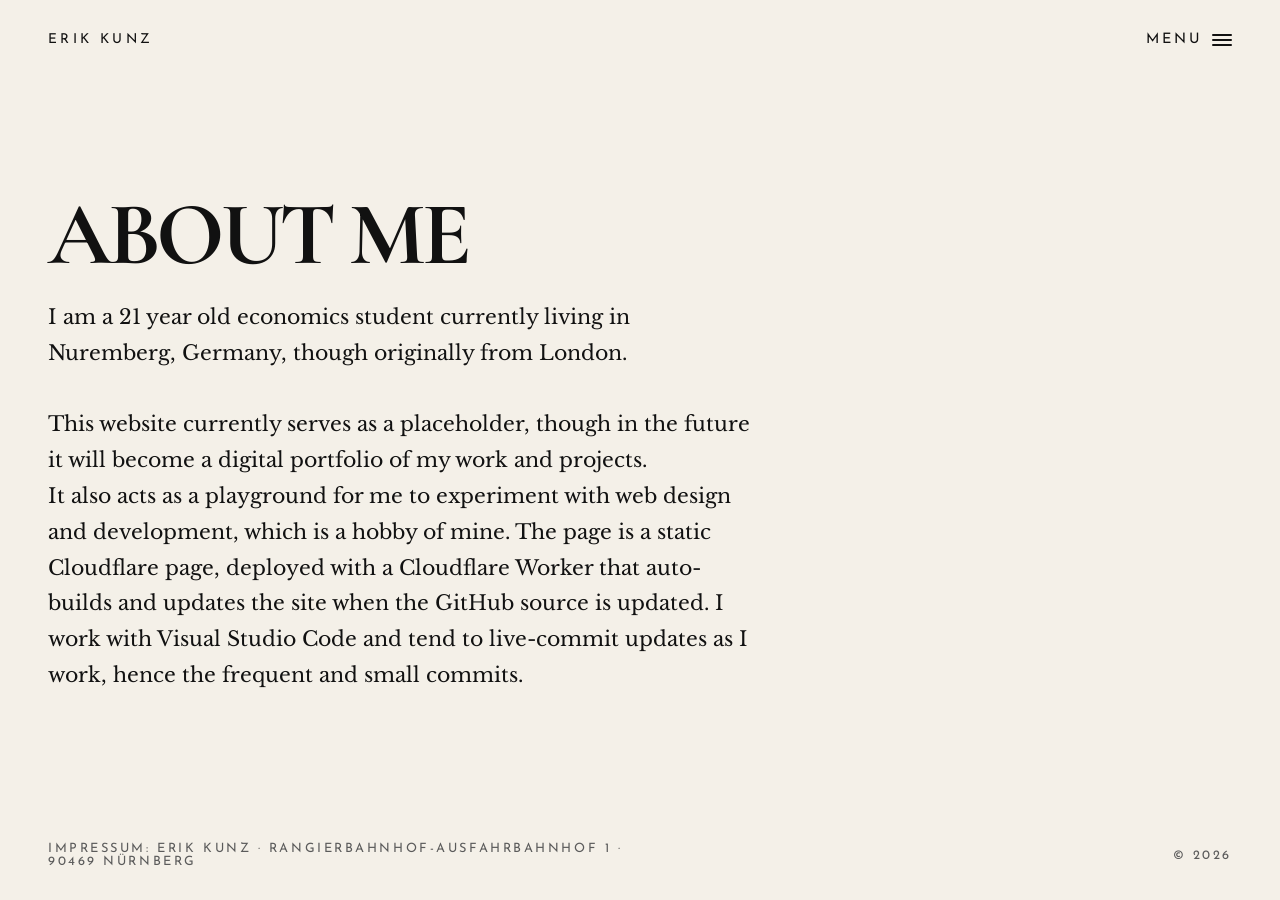
==== about.html @ b7576026 "About Me Text Change" ====
<!doctype html>
<html lang="en">
	<head>
		<meta charset="utf-8">
		<meta name="viewport" content="width=device-width,initial-scale=1">
		<title>Erik Kunz — Redesign</title>

		<link rel="preconnect" href="https://fonts.googleapis.com">
		<link rel="preconnect" href="https://fonts.gstatic.com" crossorigin>
		<link href="https://fonts.googleapis.com/css2?family=Cormorant+Garamond:ital,wght@0,300..700;1,300..700&family=Josefin+Sans:ital,wght@0,100..700;1,100..700&family=Libre+Baskerville:ital,wght@0,400..700;1,400..700&family=Playfair+Display:ital,wght@0,400..900;1,400..900&display=swap" rel="stylesheet">

		<link rel="stylesheet" href="style.css">
	</head>
	<body>
		<div class="page">
			<input type="checkbox" id="menu-toggle" class="menu-toggle">
			<div class="top">
				<div>Erik Kunz</div>
				<label for="menu-toggle" class="menu-button">Menu<div class="menu-icon"><span></span><span></span><span></span></div></label>
			</div>

			<div class="menu-overlay" aria-hidden="true">
				<label for="menu-toggle" class="menu-backdrop"></label>
				<nav class="menu-list">
					<a href="index.html">Home</a>
					<a href="lebenslauf.pdf">CV</a>
					<a href="about.html">About Me</a>
				</nav>
			</div>

			<section class="main-content">
				<h1>About Me</h1>
				<p class="lead">I am a 21 year old economics student currently living in Nuremberg, Germany, though originally from London.
                    <br><br>
                    This website currently serves as a placeholder, though in the future it will become a digital portfolio of my work and projects.
                    <br>
                    It also acts as a playground for me to experiment with web design and development, which is a hobby of mine. The page is a static Cloudflare page, deployed with a Cloudflare Worker that auto-builds and updates the site when the GitHub source is updated. I work with Visual Studio Code and tend to live-commit updates as I work, hence the frequent and small commits.
                </p>
			</section>

			<div class="footer">
				<div>Impressum: Erik Kunz · Rangierbahnhof-Ausfahrbahnhof 1 · 90469 Nürnberg</div>
				<div>&copy; 2026</div>
			</div>
		</div>
	</body>
</html>
---- style.css ----
:root{
	--bg:#F4F0E8;
	--text:#111111;
	--muted:#5B5B5B;
}
*,*::before,*::after{box-sizing:border-box;}
html,body{height:100%;margin:0;background:var(--bg);color:var(--text);font-family:'Josefin Sans',sans-serif;-webkit-font-smoothing:antialiased;-moz-osx-font-smoothing:grayscale;}
body{display:flex;flex-direction:column;}
.page{min-height:100vh;display:grid;grid-template-rows:auto 1fr auto;row-gap:2rem;padding:2rem 3rem;position:relative;}
.top{display:flex;align-items:center;justify-content:space-between;gap:1rem;text-transform:uppercase;font-size:.85rem;letter-spacing:.25em;min-width:0;}
.top > div:first-child{flex:0 1 auto;overflow:hidden;text-overflow:ellipsis;white-space:nowrap;}
.top > .menu-button{flex:0 0 auto;}
.menu-toggle{position:absolute;left:-9999px;}
.menu-button{display:inline-flex;align-items:center;justify-content:flex-end;gap:.6rem;cursor:pointer;font-size:.9rem;text-transform:uppercase;letter-spacing:.2em;}
.menu-icon{display:inline-grid;gap:3px;}
.menu-icon span{display:block;width:1.25rem;height:2px;background:var(--text);border-radius:1px;}
.menu-overlay{position:fixed;inset:0;pointer-events:none;opacity:0;transition:opacity .25s ease;display:flex;align-items:stretch;justify-content:flex-end;background:transparent;z-index:10;}
.menu-toggle:checked ~ .menu-overlay{opacity:1;pointer-events:auto;}
.menu-backdrop{position:absolute;inset:0;cursor:pointer;}
.menu-list{position:relative;display:flex;flex-direction:column;gap:1.2rem;padding:2rem;background:rgba(255,255,255,.22);backdrop-filter:blur(16px);box-shadow:-20px 0 60px rgba(0,0,0,.08);width:clamp(14rem,12.5vw,18rem);min-width:14rem;height:100vh;z-index:1;}
.menu-list a{color:var(--text);text-decoration:none;font-size:1.3rem;font-weight:600;letter-spacing:.05em;}
.menu-list a:hover{text-decoration:underline;}
.hero,.main{min-height:100vh;display:flex;flex-direction:column;align-items:center;justify-content:flex-start;text-align:center;padding:5rem 2rem 2rem 2rem;position:relative;}
.main-content{display:flex;flex-direction:column;justify-content:center;gap:1.5rem;max-width:65rem;}
h1{font-family:'Cormorant Garamond',serif;font-size:clamp(4rem,7vw,8rem);line-height:.9;margin:0;text-transform:uppercase;letter-spacing:-.05em;}
.lead{font-family:'Libre Baskerville',serif;font-size:clamp(1.05rem,1.6vw,1.55rem);line-height:1.75;max-width:44rem;margin:0;color:var(--text);}
.links{display:flex;flex-direction:column;gap:.6rem;}
.links a{color:var(--text);text-decoration:underline;text-underline-offset:6px;text-decoration-thickness:1px;font-family:'Libre Baskerville',serif;font-size:clamp(1.05rem,1.6vw,1.55rem);line-height:1.75;}
.footer{display:flex;justify-content:space-between;align-items:center;flex-wrap:wrap;font-size:.8rem;color:var(--muted);text-transform:uppercase;letter-spacing:.2em;}
.footer div{max-width:50%;white-space:normal;}
.imprint{font-size:.8rem;color:var(--muted);text-transform:uppercase;letter-spacing:.2em;margin:0;padding:1rem 2rem 2rem;}
.pdf-frame{width:100%;max-width:900px;height:calc(100vh - 22rem);min-height:420px;background:transparent;border:0;overflow:hidden;border-radius:12px;box-shadow:0 20px 60px rgba(0,0,0,.08);}
.pdf-frame iframe{width:100%;height:100%;border:0;display:block;}
.subtitle{font-family:'Libre Baskerville',serif;font-size:1rem;line-height:1.8;max-width:44rem;margin:0;color:var(--text);opacity:.9;}
.gap{height:120pt;position:relative;width:100%;}
.gap .rule{position:absolute;left:0;right:0;top:50%;height:1px;background:var(--text);transform:translateY(-50%);opacity:.95;}
.one-line-gap{height:1em;}
@media(max-width:900px){
	.page{padding:2rem 2rem;}
	.top{flex-wrap:nowrap;}
	.footer{flex-direction:column;align-items:flex-start;gap:.75rem;}
	.hero,.main{padding:4rem 1.5rem 1.5rem;}
}
@media(max-width:620px){
	h1{font-size:3.2rem;}
	.lead{font-size:1rem;}
	.subtitle{font-size:.95rem;}
	.menu-list{width:100vw;min-width:auto;}
	.top > div:first-child{white-space:normal;overflow-wrap:break-word;}
	.footer div:first-child{width:100%;max-width:100%;}
	.imprint{padding-left:1rem;padding-right:1rem;}
}
@media(max-width:420px){
	.gap{height:80pt;}
	h1{font-size:2.6rem;}
	.pdf-frame{height:calc(100vh - 24rem);min-height:320px;}
}
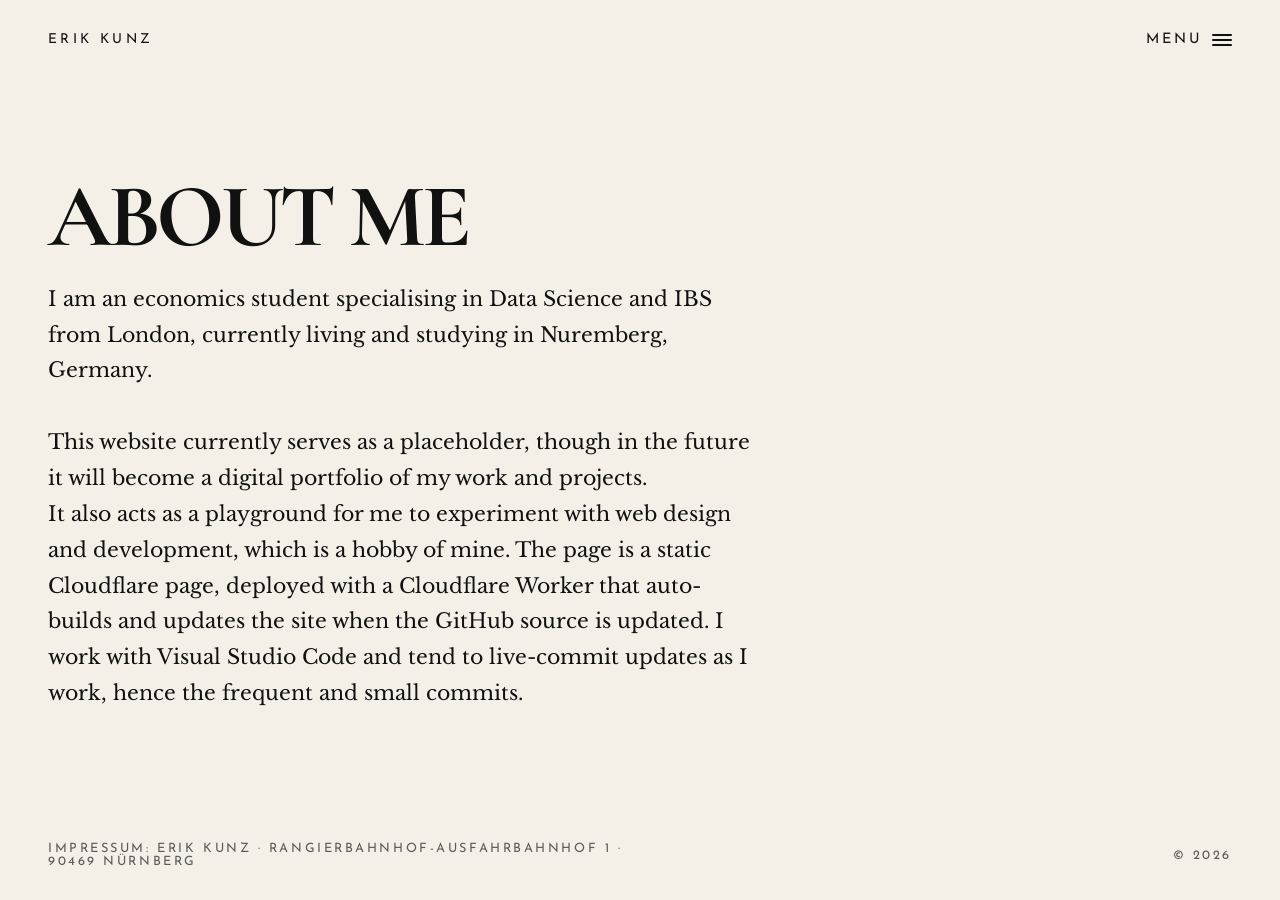
==== commit e628606c: "Changed some text" ====
--- a/about.html
+++ b/about.html
@@ -13,24 +13,9 @@
 	</head>
 	<body>
 		<div class="page">
-			<input type="checkbox" id="menu-toggle" class="menu-toggle">
-			<div class="top">
-				<div>Erik Kunz</div>
-				<label for="menu-toggle" class="menu-button">Menu<div class="menu-icon"><span></span><span></span><span></span></div></label>
-			</div>
-
-			<div class="menu-overlay" aria-hidden="true">
-				<label for="menu-toggle" class="menu-backdrop"></label>
-				<nav class="menu-list">
-					<a href="index.html">Home</a>
-					<a href="lebenslauf.pdf">CV</a>
-					<a href="about.html">About Me</a>
-				</nav>
-			</div>
-
 			<section class="main-content">
 				<h1>About Me</h1>
-				<p class="lead">I am a 21 year old economics student currently living in Nuremberg, Germany, though originally from London.
+				<p class="lead">I am an economics student specialising in Data Science and IBS from London, currently living and studying in Nuremberg, Germany.
                     <br><br>
                     This website currently serves as a placeholder, though in the future it will become a digital portfolio of my work and projects.
                     <br>
@@ -38,10 +23,8 @@
                 </p>
 			</section>
 
-			<div class="footer">
-				<div>Impressum: Erik Kunz · Rangierbahnhof-Ausfahrbahnhof 1 · 90469 Nürnberg</div>
-				<div>&copy; 2026</div>
-			</div>
 		</div>
+		<script src="menu.js" defer></script>
+		<script src="footer.js" defer></script>
 	</body>
 </html>
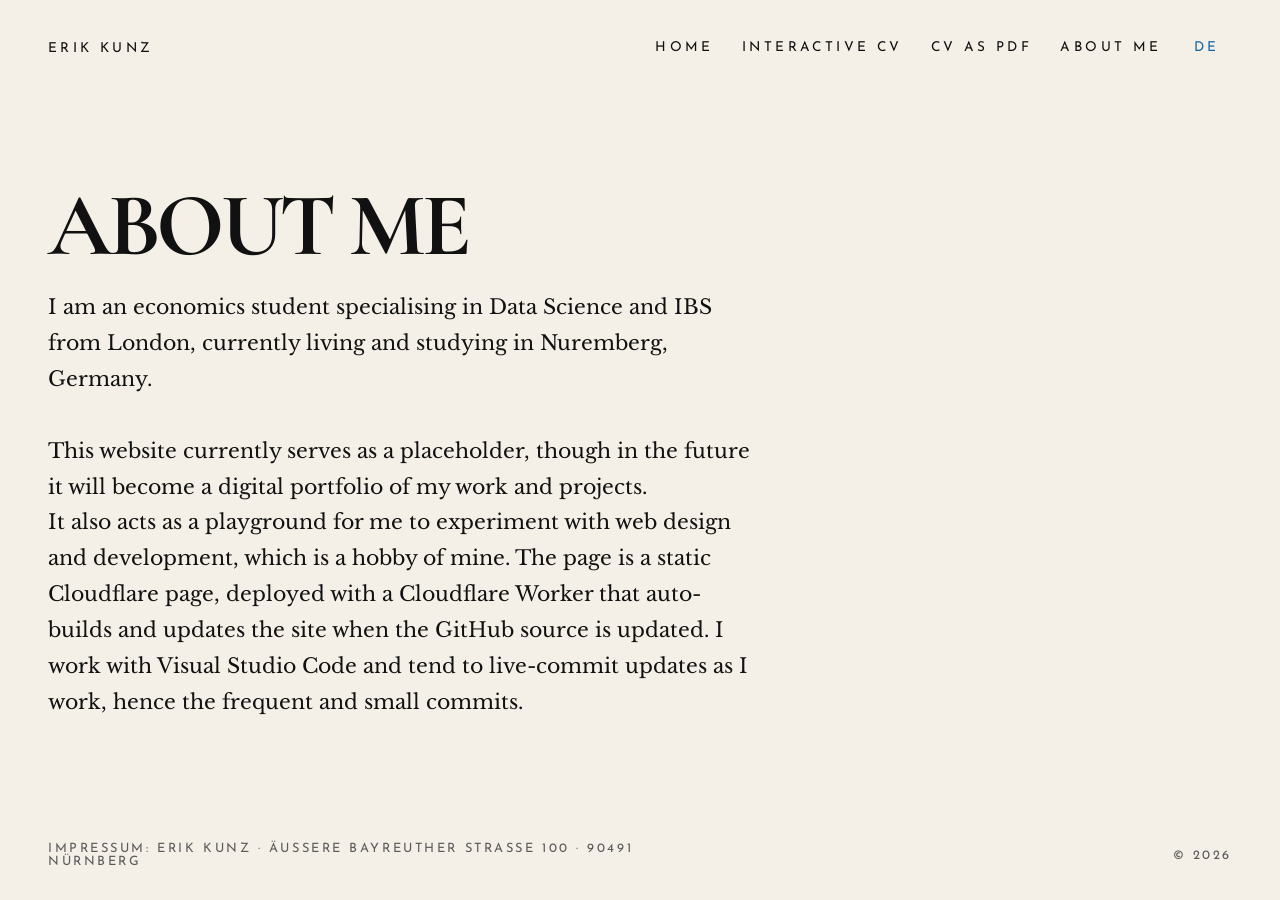
==== commit 709b3e32: "Complete webpage overhaul" ====
--- a/about.html
+++ b/about.html
@@ -3,7 +3,8 @@
 	<head>
 		<meta charset="utf-8">
 		<meta name="viewport" content="width=device-width,initial-scale=1">
-		<title>Erik Kunz — Redesign</title>
+		<title></title>
+		<meta name="description" content="">
 
 		<link rel="preconnect" href="https://fonts.googleapis.com">
 		<link rel="preconnect" href="https://fonts.gstatic.com" crossorigin>
@@ -11,19 +12,16 @@
 
 		<link rel="stylesheet" href="style.css">
 	</head>
-	<body>
+	<body data-page="about">
 		<div class="page">
 			<section class="main-content">
-				<h1>About Me</h1>
-				<p class="lead">I am an economics student specialising in Data Science and IBS from London, currently living and studying in Nuremberg, Germany.
-                    <br><br>
-                    This website currently serves as a placeholder, though in the future it will become a digital portfolio of my work and projects.
-                    <br>
-                    It also acts as a playground for me to experiment with web design and development, which is a hobby of mine. The page is a static Cloudflare page, deployed with a Cloudflare Worker that auto-builds and updates the site when the GitHub source is updated. I work with Visual Studio Code and tend to live-commit updates as I work, hence the frequent and small commits.
-                </p>
+				<h1 id="about-title"></h1>
+				<div id="about-copy"></div>
 			</section>
 
 		</div>
+		<script src="site-content.js" defer></script>
+		<script src="site.js" defer></script>
 		<script src="menu.js" defer></script>
 		<script src="footer.js" defer></script>
 	</body>
--- a/style.css
+++ b/style.css
@@ -8,50 +8,102 @@
 body{display:flex;flex-direction:column;}
 .page{min-height:100vh;display:grid;grid-template-rows:auto 1fr auto;row-gap:2rem;padding:2rem 3rem;position:relative;}
 .top{display:flex;align-items:center;justify-content:space-between;gap:1rem;text-transform:uppercase;font-size:.85rem;letter-spacing:.25em;min-width:0;}
-.top > div:first-child{flex:0 1 auto;overflow:hidden;text-overflow:ellipsis;white-space:nowrap;}
-.top > .menu-button{flex:0 0 auto;}
-.menu-toggle{position:absolute;left:-9999px;}
-.menu-button{display:inline-flex;align-items:center;justify-content:flex-end;gap:.6rem;cursor:pointer;font-size:.9rem;text-transform:uppercase;letter-spacing:.2em;}
-.menu-icon{display:inline-grid;gap:3px;}
-.menu-icon span{display:block;width:1.25rem;height:2px;background:var(--text);border-radius:1px;}
-.menu-overlay{position:fixed;inset:0;pointer-events:none;opacity:0;transition:opacity .25s ease;display:flex;align-items:stretch;justify-content:flex-end;background:transparent;z-index:10;}
-.menu-toggle:checked ~ .menu-overlay{opacity:1;pointer-events:auto;}
-.menu-backdrop{position:absolute;inset:0;cursor:pointer;}
-.menu-list{position:relative;display:flex;flex-direction:column;gap:1.2rem;padding:2rem;background:rgba(255,255,255,.22);backdrop-filter:blur(16px);box-shadow:-20px 0 60px rgba(0,0,0,.08);width:clamp(14rem,12.5vw,18rem);min-width:14rem;height:100vh;z-index:1;}
-.menu-list a{color:var(--text);text-decoration:none;font-size:1.3rem;font-weight:600;letter-spacing:.05em;}
-.menu-list a:hover{text-decoration:underline;}
-.hero,.main{min-height:100vh;display:flex;flex-direction:column;align-items:center;justify-content:flex-start;text-align:center;padding:5rem 2rem 2rem 2rem;position:relative;}
 .main-content{display:flex;flex-direction:column;justify-content:center;gap:1.5rem;max-width:65rem;}
 h1{font-family:'Cormorant Garamond',serif;font-size:clamp(4rem,7vw,8rem);line-height:.9;margin:0;text-transform:uppercase;letter-spacing:-.05em;}
 .lead{font-family:'Libre Baskerville',serif;font-size:clamp(1.05rem,1.6vw,1.55rem);line-height:1.75;max-width:44rem;margin:0;color:var(--text);}
-.links{display:flex;flex-direction:column;gap:.6rem;}
-.links a{color:var(--text);text-decoration:underline;text-underline-offset:6px;text-decoration-thickness:1px;font-family:'Libre Baskerville',serif;font-size:clamp(1.05rem,1.6vw,1.55rem);line-height:1.75;}
 .footer{display:flex;justify-content:space-between;align-items:center;flex-wrap:wrap;font-size:.8rem;color:var(--muted);text-transform:uppercase;letter-spacing:.2em;}
 .footer div{max-width:50%;white-space:normal;}
-.imprint{font-size:.8rem;color:var(--muted);text-transform:uppercase;letter-spacing:.2em;margin:0;padding:1rem 2rem 2rem;}
-.pdf-frame{width:100%;max-width:900px;height:calc(100vh - 22rem);min-height:420px;background:transparent;border:0;overflow:hidden;border-radius:12px;box-shadow:0 20px 60px rgba(0,0,0,.08);}
-.pdf-frame iframe{width:100%;height:100%;border:0;display:block;}
-.subtitle{font-family:'Libre Baskerville',serif;font-size:1rem;line-height:1.8;max-width:44rem;margin:0;color:var(--text);opacity:.9;}
-.gap{height:120pt;position:relative;width:100%;}
-.gap .rule{position:absolute;left:0;right:0;top:50%;height:1px;background:var(--text);transform:translateY(-50%);opacity:.95;}
-.one-line-gap{height:1em;}
 @media(max-width:900px){
 	.page{padding:2rem 2rem;}
 	.top{flex-wrap:nowrap;}
 	.footer{flex-direction:column;align-items:flex-start;gap:.75rem;}
-	.hero,.main{padding:4rem 1.5rem 1.5rem;}
 }
 @media(max-width:620px){
 	h1{font-size:3.2rem;}
 	.lead{font-size:1rem;}
-	.subtitle{font-size:.95rem;}
-	.menu-list{width:100vw;min-width:auto;}
-	.top > div:first-child{white-space:normal;overflow-wrap:break-word;}
 	.footer div:first-child{width:100%;max-width:100%;}
-	.imprint{padding-left:1rem;padding-right:1rem;}
 }
 @media(max-width:420px){
-	.gap{height:80pt;}
 	h1{font-size:2.6rem;}
-	.pdf-frame{height:calc(100vh - 24rem);min-height:320px;}
 }
+
+/* Homepage CV timeline */
+.cv-home{display:block;flex:0 0 auto;padding:0;overflow-x:clip;background:var(--bg)}.cv-home>.top{position:absolute;top:2rem;left:3rem;right:3rem;z-index:4}.cv-home>.footer{margin:0 3rem;padding:2rem 0}.intro{min-height:100svh;display:grid;place-items:center;position:relative;padding:7rem 2rem 6rem;text-align:center;background:radial-gradient(circle at 50% 35%,rgba(125,190,245,.18),transparent 35rem),var(--bg)}.intro-content{position:relative;z-index:1;display:flex;flex-direction:column;align-items:center;gap:1.5rem}.eyebrow{margin:0;color:var(--muted);font-size:.72rem;font-weight:600;text-transform:uppercase;letter-spacing:.24em}.intro .lead{font-size:clamp(1rem,1.35vw,1.25rem)}.lead a,.intro-link a{color:inherit;text-underline-offset:5px;text-decoration-thickness:1px}.intro-link{margin:0;font-family:'Libre Baskerville',serif;font-size:.95rem}.intro-link span{margin-left:.25rem;color:#2775b8}.scroll-prompt{position:absolute;bottom:1.8rem;z-index:1;display:flex;flex-direction:column;align-items:center;gap:.65rem;color:var(--text);text-decoration:none;font-size:.68rem;font-weight:600;text-transform:uppercase;letter-spacing:.2em}.scroll-prompt i{display:block;width:1px;height:2.75rem;background:var(--text);position:relative}.scroll-prompt i::after{content:"";position:absolute;bottom:0;left:-3px;width:7px;height:7px;border-right:1px solid var(--text);border-bottom:1px solid var(--text);transform:rotate(45deg)}.cv-section{padding:8rem max(3rem,calc((100vw - 78rem)/2));position:relative;background:linear-gradient(135deg,#eff3f4 0%,#f7f0e6 68%,#f4ede4 100%)}.cv-heading{text-align:center;margin:0 auto 3rem;max-width:42rem}.cv-heading h2{font-family:'Cormorant Garamond',serif;font-size:clamp(3.3rem,6vw,6rem);line-height:.83;text-transform:uppercase;letter-spacing:-.055em;margin:.9rem 0 1.35rem}.cv-heading h2 em{font-weight:400;text-transform:none;letter-spacing:-.06em}.cv-heading>p:last-child{font-family:'Libre Baskerville',serif;font-size:.95rem;line-height:1.7;margin:0;color:var(--muted)}.timeline-key{max-width:70rem;margin:0 auto 1.6rem;display:grid;grid-template-columns:1fr 1fr;gap:9rem;font-size:.7rem;font-weight:700;letter-spacing:.2em;text-transform:uppercase}.work-key{text-align:right;color:#1765a8}.education-key{color:#bd611a}.timeline{max-width:70rem;margin:auto;position:relative}.timeline::before{content:"";position:absolute;top:0;bottom:0;left:50%;width:1px;background:linear-gradient(#80b8e6,#dcc6ae 48%,#e8914d);transform:translateX(-50%)}.timeline-row{display:grid;grid-template-columns:minmax(0,1fr) 8rem minmax(0,1fr);gap:1.4rem;align-items:start;min-height:10.5rem;position:relative;padding-bottom:2.75rem}.entry-slot--left{display:flex;justify-content:flex-end}.entry-slot--right{display:flex;justify-content:flex-start}.timeline-marker{display:flex;position:relative;justify-content:center;padding-top:1.35rem;min-height:3rem}.timeline-marker span{display:block;width:.85rem;height:.85rem;border:3px solid #eaf2f4;border-radius:50%;background:#2775b8;box-shadow:0 0 0 4px rgba(39,117,184,.18);position:absolute;z-index:1}.education .timeline-marker span{background:#e77928;box-shadow:0 0 0 4px rgba(231,121,40,.18)}.timeline-marker time{position:absolute;top:2.8rem;white-space:nowrap;color:var(--muted);font-size:.64rem;font-weight:700;letter-spacing:.09em;text-align:center}.timeline-card{appearance:none;border:1px solid;display:flex;text-align:left;flex-direction:column;align-items:flex-start;width:min(100%,29rem);padding:1.35rem 1.45rem 1.3rem;background:rgba(255,255,255,.5);border-radius:3px;cursor:pointer;font:inherit;transition:transform .25s ease,box-shadow .25s ease,background .25s ease}.timeline-card:hover,.timeline-card:focus-visible,.timeline-card.is-open{transform:translateY(-4px);background:rgba(255,255,255,.88);outline:none}.timeline-card--work{border-color:rgba(39,117,184,.58);box-shadow:0 8px 25px rgba(39,117,184,.12),0 0 22px rgba(39,117,184,.08)}.timeline-card--work:hover,.timeline-card--work:focus-visible,.timeline-card--work.is-open{box-shadow:0 15px 32px rgba(39,117,184,.2),0 0 30px rgba(39,117,184,.16)}.timeline-card--education{border-color:rgba(231,121,40,.58);box-shadow:0 8px 25px rgba(231,121,40,.11),0 0 22px rgba(231,121,40,.07)}.timeline-card--education:hover,.timeline-card--education:focus-visible,.timeline-card--education.is-open{box-shadow:0 15px 32px rgba(231,121,40,.19),0 0 30px rgba(231,121,40,.14)}.card-type{font-size:.62rem;font-weight:700;letter-spacing:.17em;text-transform:uppercase;color:#1765a8;margin-bottom:.7rem}.timeline-card--education .card-type{color:#bd611a}.card-date{display:none}.timeline-card strong{font-family:'Libre Baskerville',serif;font-size:1.05rem;line-height:1.35;font-weight:400}.card-organisation{font-size:.82rem;line-height:1.4;color:var(--muted);margin-top:.32rem}.card-more{margin-top:1.2rem;font-size:.66rem;font-weight:700;text-transform:uppercase;letter-spacing:.14em;color:var(--text)}.card-more b{font-size:1rem;line-height:0;margin-left:.35rem;font-weight:400}.is-open .card-more b{display:inline-block;transform:rotate(45deg)}.card-details{display:none;opacity:0;color:var(--muted);font-family:'Libre Baskerville',serif;font-size:.83rem;line-height:1.65;overflow:hidden;margin-top:0}.is-open .card-details{display:block;opacity:1;margin-top:.9rem}.cv-edit-note{text-align:center;margin:1.5rem 0 0;color:var(--muted);font-size:.75rem}.cv-edit-note code{font-family:inherit;color:var(--text)}
+@media(max-width:900px){.cv-home>.top{left:2rem;right:2rem}.cv-home>.footer{margin-left:2rem;margin-right:2rem}.cv-section{padding:6rem 2rem}.timeline-key{gap:6rem}.timeline-row{grid-template-columns:minmax(0,1fr) 6rem minmax(0,1fr);gap:1rem}}@media(max-width:620px){.cv-home>.top{top:1.5rem;left:1.25rem;right:1.25rem}.cv-home>.footer{margin-left:1.25rem;margin-right:1.25rem}.intro{padding-left:1.25rem;padding-right:1.25rem}.cv-section{padding:5rem 1.25rem}.timeline-key{display:flex;gap:1rem;margin-left:3.25rem}.work-key{text-align:left}.timeline::before{left:.4rem;transform:none}.timeline-row{display:block;padding:0 0 1.25rem 2rem;min-height:0}.timeline-marker{position:absolute;left:0;top:1.15rem;padding:0;min-height:0}.timeline-marker time{display:none}.timeline-marker span{position:static;width:.8rem;height:.8rem}.entry-slot{display:none}.entry-slot--left,.entry-slot--right{display:flex;justify-content:flex-start}.timeline-card{width:100%;padding:1.2rem}.card-date{display:block;order:-1;margin-bottom:.6rem;font-size:.63rem;color:var(--muted);font-weight:700;letter-spacing:.1em}.cv-heading h2{font-size:3.65rem}.cv-edit-note{margin-top:1rem}}
+
+/* Date-scaled timeline: one vertical unit equals one calendar month. */
+.timeline{--month-size:18px;min-height:calc(var(--timeline-months) * var(--month-size));}.timeline-item{position:absolute;top:calc(var(--start-month) * var(--month-size));width:calc(50% - 4rem);height:max(calc(var(--duration-months) * var(--month-size)),11.75rem);z-index:2}.timeline-item.work{left:0}.timeline-item.education{right:0}.timeline-item::before{content:"";position:absolute;top:1.35rem;width:4rem;border-top:1px solid rgba(17,17,17,.2)}.timeline-item.work::before{right:-4rem}.timeline-item.education::before{left:-4rem}.timeline-item::after{content:"";position:absolute;top:1.01rem;width:.85rem;height:.85rem;border:3px solid #eaf2f4;border-radius:50%;background:#2775b8;box-shadow:0 0 0 4px rgba(39,117,184,.18)}.timeline-item.work::after{right:-4.43rem}.timeline-item.education::after{left:-4.43rem;background:#e77928;box-shadow:0 0 0 4px rgba(231,121,40,.18)}.timeline-item .timeline-card{height:100%;min-height:11.75rem;width:100%;position:relative;z-index:1}.timeline-item .card-date{display:block;order:-1;margin-bottom:.6rem;font-size:.63rem;color:var(--muted);font-weight:700;letter-spacing:.1em}.card-preview{display:-webkit-box;-webkit-box-orient:vertical;-webkit-line-clamp:1;overflow:hidden;margin-top:.85rem;color:var(--muted);font-family:'Libre Baskerville',serif;font-size:.8rem;line-height:1.5}.is-open .card-preview{display:none}.year-tick{position:absolute;top:calc(var(--tick-month) * var(--month-size));left:50%;width:1px;border-top:1px solid rgba(17,17,17,.25);z-index:1}.year-tick span{position:absolute;left:50%;top:-.63rem;transform:translateX(-50%);padding:.15rem .38rem;background:#f4f0e8;color:var(--muted);font-size:.6rem;font-weight:700;letter-spacing:.08em}.timeline-row,.timeline-marker{display:none}
+@media(max-width:900px){.timeline-item{width:calc(50% - 3rem)}.timeline-item::before{width:3rem}.timeline-item.work::before{right:-3rem}.timeline-item.education::before{left:-3rem}.timeline-item.work::after{right:-3.43rem}.timeline-item.education::after{left:-3.43rem}}
+@media(max-width:620px){.timeline{--month-size:17px}.timeline::before{left:.4rem}.timeline-item{left:2rem!important;right:auto!important;width:calc(100% - 2rem);height:max(calc(var(--duration-months) * var(--month-size)),11.5rem)}.timeline-item::before{display:none}.timeline-item::after{top:1.01rem;left:-2.43rem!important;right:auto!important}.year-tick{left:.4rem}.year-tick span{left:.7rem;transform:none}.timeline-item .timeline-card{min-height:11.5rem}.timeline-key{margin-left:2rem}.card-preview{margin-top:.7rem}}
+
+/* Cards retain breathing room even when their real dates are close together. */
+.timeline-item::before{display:none}.timeline-connector{position:absolute;top:calc(1.35rem - var(--marker-distance) * var(--month-size));width:4rem;height:calc(var(--marker-distance) * var(--month-size));border-top:1px solid rgba(17,17,17,.2);z-index:0}.timeline-item.work .timeline-connector{right:-4rem;border-left:1px solid rgba(17,17,17,.2)}.timeline-item.education .timeline-connector{left:-4rem;border-right:1px solid rgba(17,17,17,.2)}.timeline-item::after{top:calc(1.01rem - var(--marker-distance) * var(--month-size))}
+@media(max-width:900px){.timeline-connector{width:3rem}.timeline-item.work .timeline-connector{right:-3rem}.timeline-item.education .timeline-connector{left:-3rem}}@media(max-width:620px){.timeline-connector{display:none}.timeline-item::after{top:calc(1.01rem - var(--marker-distance) * var(--month-size))}}
+.card-location{font-size:.82rem;line-height:1.4;color:rgba(91,91,91,.72);margin-top:.12rem}
+
+/* Placement ranges show their real start and end on the shared time axis. */
+.timeline-range{position:absolute;top:calc(var(--range-start) * var(--month-size));height:calc(var(--range-duration) * var(--month-size));width:6px;pointer-events:none;z-index:1}.timeline-range.work{left:calc(50% - 1px);transform:translateX(-100%);background:rgba(39,117,184,.25);border-left:1px solid rgba(39,117,184,.65)}.timeline-range.education{left:calc(50% + 1px);background:rgba(231,121,40,.25);border-right:1px solid rgba(231,121,40,.65)}.timeline-range::before,.timeline-range::after{content:"";position:absolute;width:.7rem;height:.7rem;border:2px solid #eaf2f4;border-radius:50%;z-index:1}.timeline-range.work::before,.timeline-range.work::after{right:-.41rem;background:#2775b8;box-shadow:0 0 0 3px rgba(39,117,184,.16)}.timeline-range.education::before,.timeline-range.education::after{left:-.41rem;background:#e77928;box-shadow:0 0 0 3px rgba(231,121,40,.16)}.timeline-range::before{top:-.35rem}.timeline-range::after{bottom:-.35rem}.range-boundary{position:absolute;z-index:2;white-space:nowrap;font-size:.6rem;font-weight:700;letter-spacing:.07em;color:var(--muted);line-height:1}.range-boundary--end{top:0;transform:translateY(-50%)}.range-boundary--start{bottom:0;transform:translateY(50%)}.timeline-range.work .range-boundary{right:1rem;text-align:right}.timeline-range.education .range-boundary{left:1rem}.timeline-item.is-nested{z-index:calc(10 + var(--nest-level))}.timeline-item.is-nested .timeline-card{width:calc(100% - var(--nest-inset));box-shadow:0 18px 36px rgba(17,17,17,.2),0 0 28px rgba(255,255,255,.55)}.timeline-item.work.is-nested .timeline-card{margin-left:auto}.timeline-item.education.is-nested .timeline-card{margin-right:auto}
+@media(max-width:620px){.timeline-range{left:.4rem!important;transform:translateX(-50%)!important;width:5px}.timeline-range.work,.timeline-range.education{border-left:1px solid transparent;border-right:1px solid transparent}.timeline-range.work{background:rgba(39,117,184,.25);border-left-color:rgba(39,117,184,.65)}.timeline-range.education{background:rgba(231,121,40,.25);border-right-color:rgba(231,121,40,.65)}.timeline-range.work::before,.timeline-range.work::after,.timeline-range.education::before,.timeline-range.education::after{left:50%;right:auto;transform:translateX(-50%)}.range-boundary{display:none}.timeline-item.is-nested .timeline-card{width:calc(100% - var(--nest-inset))}}
+.timeline-card{backdrop-filter:blur(14px);-webkit-backdrop-filter:blur(14px)}
+.timeline-item:hover,.timeline-item:focus-within{z-index:100}
+.timeline-item{height:auto;min-height:max(calc(var(--duration-months) * var(--month-size)),calc(var(--minimum-card-months) * var(--month-size)))}.timeline-item .timeline-card{height:auto;min-height:max(calc(var(--duration-months) * var(--month-size)),calc(var(--minimum-card-months) * var(--month-size)))}
+.range-boundary{display:none}
+.timeline-item,.timeline-item .timeline-card{min-height:max(calc(var(--duration-months) * var(--month-size)),calc(var(--entry-minimum-months,var(--minimum-card-months)) * var(--month-size)))}
+
+/* Explicit compact tags */
+.timeline-item.is-compact{z-index:30}.timeline-item.is-compact .timeline-card{width:70%;padding:.85rem 1rem .9rem;box-shadow:0 18px 36px rgba(17,17,17,.22),0 0 28px rgba(255,255,255,.6)}.timeline-item.work.is-compact .timeline-card{margin-left:auto;transform:translateX(.5rem)}.timeline-item.education.is-compact .timeline-card{margin-right:auto;transform:translateX(-.5rem)}.timeline-card--compact .card-more{margin-top:.9rem}.timeline-card--internship{border-color:rgba(55,142,91,.72);box-shadow:0 9px 25px rgba(55,142,91,.17),0 0 22px rgba(55,142,91,.1)}.timeline-card--volunteer{border-color:rgba(129,86,177,.72);box-shadow:0 9px 25px rgba(129,86,177,.17),0 0 22px rgba(129,86,177,.1)}.timeline-card--extracurricular{border-color:rgba(205,162,28,.8);box-shadow:0 9px 25px rgba(205,162,28,.18),0 0 22px rgba(205,162,28,.1)}.timeline-item.tag-internship::after{background:#378e5b;box-shadow:0 0 0 4px rgba(55,142,91,.18)}.timeline-item.tag-volunteer::after{background:#8156b1;box-shadow:0 0 0 4px rgba(129,86,177,.18)}.timeline-item.tag-extracurricular::after{background:#cda21c;box-shadow:0 0 0 4px rgba(205,162,28,.19)}.timeline-range.tag-internship{background:rgba(55,142,91,.25);border-left-color:rgba(55,142,91,.75)}.timeline-range.tag-volunteer{background:rgba(129,86,177,.25);border-left-color:rgba(129,86,177,.75)}.timeline-range.tag-extracurricular{background:rgba(205,162,28,.28);border-right-color:rgba(205,162,28,.8)}.timeline-range.tag-internship::before,.timeline-range.tag-internship::after{background:#378e5b;box-shadow:0 0 0 3px rgba(55,142,91,.16)}.timeline-range.tag-volunteer::before,.timeline-range.tag-volunteer::after{background:#8156b1;box-shadow:0 0 0 3px rgba(129,86,177,.16)}.timeline-range.tag-extracurricular::before,.timeline-range.tag-extracurricular::after{background:#cda21c;box-shadow:0 0 0 3px rgba(205,162,28,.16)}
+.timeline-item.is-compact{z-index:30}.timeline-item.is-compact .timeline-card{width:70%;padding:.85rem 1rem .9rem;box-shadow:0 18px 36px rgba(17,17,17,.22),0 0 28px rgba(255,255,255,.6)}.timeline-item.work.is-compact .timeline-card{margin-left:auto}.timeline-item.education.is-compact .timeline-card{margin-right:auto}.timeline-card--compact .card-more{margin-top:.9rem}.timeline-card--internship{border-color:rgba(55,142,91,.72);box-shadow:0 9px 25px rgba(55,142,91,.17),0 0 22px rgba(55,142,91,.1)}.timeline-card--volunteer{border-color:rgba(129,86,177,.72);box-shadow:0 9px 25px rgba(129,86,177,.17),0 0 22px rgba(129,86,177,.1)}.timeline-card--extracurricular{border-color:rgba(205,162,28,.8);box-shadow:0 9px 25px rgba(205,162,28,.18),0 0 22px rgba(205,162,28,.1)}.timeline-card--internship .card-tag{color:#378e5b}.timeline-card--volunteer .card-tag{color:#8156b1}.timeline-card--extracurricular .card-tag{color:#a57f00}.timeline-item.tag-internship::after{background:#378e5b;box-shadow:0 0 0 4px rgba(55,142,91,.18)}.timeline-item.tag-volunteer::after{background:#8156b1;box-shadow:0 0 0 4px rgba(129,86,177,.18)}.timeline-item.tag-extracurricular::after{background:#cda21c;box-shadow:0 0 0 4px rgba(205,162,28,.19)}.timeline-range.tag-internship{background:rgba(55,142,91,.25);border-left-color:rgba(55,142,91,.75)}.timeline-range.tag-volunteer{background:rgba(129,86,177,.25);border-left-color:rgba(129,86,177,.75)}.timeline-range.tag-extracurricular{background:rgba(205,162,28,.28);border-right-color:rgba(205,162,28,.8)}.timeline-range.tag-internship::before,.timeline-range.tag-internship::after{background:#378e5b;box-shadow:0 0 0 3px rgba(55,142,91,.16)}.timeline-range.tag-volunteer::before,.timeline-range.tag-volunteer::after{background:#8156b1;box-shadow:0 0 0 3px rgba(129,86,177,.16)}.timeline-range.tag-extracurricular::before,.timeline-range.tag-extracurricular::after{background:#cda21c;box-shadow:0 0 0 3px rgba(205,162,28,.16)}
+@media(max-width:620px){.timeline-item.is-compact .timeline-card{width:70%}}
+
+/* Entry detail modal */
+body.modal-open{overflow:hidden}.entry-modal[hidden]{display:none}.entry-modal{position:fixed;inset:0;z-index:1000;display:grid;place-items:center;padding:clamp(1rem,4vw,4rem)}.entry-modal__backdrop{position:absolute;inset:0;background:rgba(16,24,27,.28);backdrop-filter:blur(12px);-webkit-backdrop-filter:blur(12px)}.entry-modal__panel{position:relative;width:min(100%,62rem);max-height:100%;overflow:auto;padding:clamp(2rem,5vw,4.5rem);background:rgba(249,247,242,.94);border:1px solid rgba(17,17,17,.14);border-radius:5px;box-shadow:0 28px 90px rgba(0,0,0,.28);outline:none}.entry-modal__close{position:absolute;top:1rem;right:1rem;display:grid;place-items:center;width:2.5rem;height:2.5rem;border:1px solid rgba(17,17,17,.18);border-radius:50%;background:transparent;color:var(--text);font:1.8rem/1 'Josefin Sans',sans-serif;cursor:pointer}.entry-modal__close:hover,.entry-modal__close:focus-visible{background:rgba(17,17,17,.07);outline:none}.entry-modal__meta{margin:0 0 1rem;color:var(--muted);font-size:.7rem;font-weight:700;letter-spacing:.18em;text-transform:uppercase}.entry-modal h3{max-width:48rem;margin:0;font-family:'Cormorant Garamond',serif;font-size:clamp(2.6rem,6vw,5rem);font-weight:500;line-height:.92;letter-spacing:-.04em}.entry-modal__organisation,.entry-modal__location{margin:.9rem 0 0;font-size:1rem;line-height:1.4}.entry-modal__organisation{font-weight:600}.entry-modal__location{margin-top:.2rem;color:var(--muted)}.entry-modal__content{max-width:45rem;margin-top:2.5rem;font-family:'Libre Baskerville',serif;font-size:clamp(.95rem,1.35vw,1.12rem);line-height:1.85;color:#303235}.entry-modal__content p{margin:0 0 1.25rem}.entry-modal__images{display:grid;grid-template-columns:repeat(auto-fit,minmax(14rem,1fr));gap:1rem;margin-top:2rem}.entry-modal__images:empty{display:none}.entry-modal__images figure{margin:0}.entry-modal__images img{display:block;width:100%;height:auto;border-radius:2px}.entry-modal__images figcaption{margin-top:.5rem;color:var(--muted);font-size:.75rem;line-height:1.4}@media(max-width:620px){.entry-modal{padding:.75rem}.entry-modal__panel{padding:3.5rem 1.4rem 1.75rem}.entry-modal h3{font-size:2.7rem}.entry-modal__content{margin-top:1.75rem;font-size:.92rem;line-height:1.75}.entry-modal__images{grid-template-columns:1fr}}
+
+/* Timeline lanes: work and education remain central; tagged entries branch out. */
+.timeline-range.tag-volunteer{left:calc(50% - 13px);transform:translateX(-100%);box-shadow:0 0 13px rgba(129,86,177,.38)}.timeline-range.tag-internship{left:calc(50% - 25px);transform:translateX(-100%);box-shadow:0 0 13px rgba(55,142,91,.38)}.timeline-range.tag-extracurricular{left:calc(50% + 13px);box-shadow:0 0 13px rgba(205,162,28,.42)}.timeline-item.work.tag-volunteer::after{right:calc(-4.43rem + .75rem)}.timeline-item.work.tag-internship::after{right:calc(-4.43rem + 1.5rem)}.timeline-item.education.tag-extracurricular::after{left:calc(-4.43rem + .75rem)}.timeline-item.work.tag-volunteer .timeline-connector{right:-3.25rem;width:3.25rem;border-color:rgba(129,86,177,.5)}.timeline-item.work.tag-internship .timeline-connector{right:-2.5rem;width:2.5rem;border-color:rgba(55,142,91,.5)}.timeline-item.education.tag-extracurricular .timeline-connector{left:-4.75rem;width:4.75rem;border-color:rgba(205,162,28,.55)}
+@media(max-width:900px){.timeline-item.work.tag-volunteer .timeline-connector{right:-2.25rem;width:2.25rem}.timeline-item.work.tag-internship .timeline-connector{right:-1.5rem;width:1.5rem}.timeline-item.education.tag-extracurricular .timeline-connector{left:-3.75rem;width:3.75rem}}
+.timeline-item.is-compact::after,.timeline-item.is-compact .timeline-connector{display:none}
+.timeline-item::after{display:none}.timeline-range::before,.timeline-range::after{width:10px;height:2px;border:0;border-radius:0;box-shadow:none}.timeline-range.work::before,.timeline-range.work::after{right:-5px}.timeline-range.education::before,.timeline-range.education::after{left:-5px}.month-tick{position:absolute;top:calc(var(--tick-month) * var(--month-size));left:calc(50% - 2rem);width:4rem;border-top:1px solid rgba(17,17,17,.1);pointer-events:none;z-index:0}
+@media(max-width:620px){.month-tick{left:0;width:2rem}.timeline-range.work::before,.timeline-range.work::after,.timeline-range.education::before,.timeline-range.education::after{left:50%;right:auto;transform:translateX(-50%)}}
+.timeline-item.is-compact .timeline-connector{display:block;height:calc(var(--connector-length) * var(--month-size));border-top-width:2px;opacity:1}.timeline-item.is-compact.connector-down .timeline-connector{top:1.35rem;border-top:0;border-bottom-width:2px;border-bottom-style:solid}.timeline-item.tag-internship .timeline-connector{border-color:rgba(55,142,91,.82)}.timeline-item.tag-volunteer .timeline-connector{border-color:rgba(129,86,177,.82)}.timeline-item.tag-extracurricular .timeline-connector{border-color:rgba(205,162,28,.86)}
+.timeline-item.work:not(.is-compact) .timeline-connector{border-color:rgba(39,117,184,.72);border-top-width:2px}.timeline-item.education:not(.is-compact) .timeline-connector{border-color:rgba(231,121,40,.76);border-top-width:2px}
+.timeline-connector{display:none!important}.timeline-connectors{position:absolute;inset:0;z-index:1;pointer-events:none;overflow:visible}
+
+/* Compact tagged cards reserve their existing timeline space, but their box
+   only grows to the content it contains (up to that original size). */
+.timeline-item.is-compact,.timeline-item.is-compact .timeline-card{height:auto;min-height:0}.timeline-item.is-compact .timeline-card{max-height:calc(var(--entry-minimum-months) * var(--month-size));overflow:auto}
+
+.timeline-item.is-compact .timeline-card{width:55%}
+
+/* The category labels become a compact, accessible view switcher on phones. */
+.timeline-key button{appearance:none;border:0;padding:0;background:transparent;color:inherit;font:inherit;letter-spacing:inherit;text-transform:inherit;cursor:default}
+@media(max-width:620px){.timeline-key{display:grid;grid-template-columns:minmax(0,1fr) minmax(0,1fr);gap:.5rem;margin:0 0 1.5rem}.timeline-key button{min-height:3.5rem;padding:.65rem .7rem;border:1px solid transparent;border-radius:3px;text-align:left;line-height:1.35;cursor:pointer;opacity:.48;transition:opacity .2s ease,background .2s ease,border-color .2s ease,box-shadow .2s ease}.timeline-key button[aria-pressed="true"]{opacity:1}.timeline-key .work-key[aria-pressed="true"]{background:rgba(39,117,184,.1);border-color:rgba(39,117,184,.46);box-shadow:0 0 18px rgba(39,117,184,.1)}.timeline-key .education-key[aria-pressed="true"]{background:rgba(231,121,40,.1);border-color:rgba(231,121,40,.46);box-shadow:0 0 18px rgba(231,121,40,.1)}.timeline.mobile-work-active .timeline-item.education,.timeline.mobile-work-active .timeline-range.education,.timeline.mobile-work-active .timeline-connection.education,.timeline.mobile-education-active .timeline-item.work,.timeline.mobile-education-active .timeline-range.work,.timeline.mobile-education-active .timeline-connection.work{display:none}}
+
+/* Desktop timeline filters */
+.timeline-filters{display:flex;flex-wrap:wrap;justify-content:center;gap:.55rem;margin:-.3rem auto 2rem}.timeline-filter{--filter-colour:#2775b8;display:inline-flex;align-items:center;gap:.42rem;padding:.48rem .65rem;border:1px solid color-mix(in srgb,var(--filter-colour) 62%,transparent);border-radius:3px;background:color-mix(in srgb,var(--filter-colour) 7%,transparent);box-shadow:0 0 14px color-mix(in srgb,var(--filter-colour) 16%,transparent);color:var(--filter-colour);font:700 .62rem/1 'Josefin Sans',sans-serif;letter-spacing:.12em;text-transform:uppercase;cursor:pointer;transition:opacity .2s ease,background .2s ease,box-shadow .2s ease,transform .2s ease}.timeline-filter>span{display:grid;place-items:center;width:.82rem;height:.82rem;border:1px solid currentColor;border-radius:1px}.timeline-filter[aria-pressed="true"]>span::after{content:"✓";font-size:.72rem;font-weight:700}.timeline-filter[aria-pressed="false"]{opacity:.43;box-shadow:none}.timeline-filter:hover,.timeline-filter:focus-visible{transform:translateY(-1px);outline:none;opacity:1}.filter-work{--filter-colour:#2775b8}.filter-internship{--filter-colour:#378e5b}.filter-volunteer{--filter-colour:#8156b1}.filter-education{--filter-colour:#e77928}.filter-extracurricular{--filter-colour:#b28a00}.timeline .is-filtered-out{display:none}@media(max-width:620px){.timeline-filters{display:none}}
+
+/* Preserve a small, visible hand-off between consecutive placements. */
+.timeline-range{top:calc(var(--range-start) * var(--month-size) + 2px);height:max(2px,calc(var(--range-duration) * var(--month-size) - 4px))}.timeline-range::before{top:0}.timeline-range::after{bottom:0}
+
+/* A compact entry only captures the pointer over its visible card, allowing
+   the larger card behind its unused column space to remain hoverable. */
+.timeline-item.is-compact{pointer-events:none}.timeline-item.is-compact .timeline-card{pointer-events:auto}
+
+/* Compact cards can be nudged after layout without changing their timeline
+   range; the connector then communicates the small visual adjustment. */
+.timeline-item{top:calc(var(--start-month) * var(--month-size) + var(--standard-offset, 0px) + var(--compact-offset, 0px))}
+
+/* Pointer-driven overlap selection. CSS hover alone must not keep the top
+   card active when the pointer moves into another card's geometry. */
+.timeline-item:hover{z-index:2}.timeline-item.is-nested:hover{z-index:calc(10 + var(--nest-level))}.timeline-item.is-compact:hover{z-index:30}.timeline-item.is-hover-active{z-index:100}.timeline-item .timeline-card:hover{transform:none;background:rgba(255,255,255,.5)}.timeline-item .timeline-card--work:hover{box-shadow:0 8px 25px rgba(39,117,184,.12),0 0 22px rgba(39,117,184,.08)}.timeline-item .timeline-card--education:hover{box-shadow:0 8px 25px rgba(231,121,40,.11),0 0 22px rgba(231,121,40,.07)}.timeline-item.is-hover-active .timeline-card{transform:translateY(-4px);background:rgba(255,255,255,.88)}.timeline-item.is-hover-active .timeline-card--work{box-shadow:0 15px 32px rgba(39,117,184,.2),0 0 30px rgba(39,117,184,.16)}.timeline-item.is-hover-active .timeline-card--education{box-shadow:0 15px 32px rgba(231,121,40,.19),0 0 30px rgba(231,121,40,.14)}.timeline-item.work.is-compact.is-hover-active .timeline-card{transform:translate(.5rem,-4px)}.timeline-item.education.is-compact.is-hover-active .timeline-card{transform:translate(-.5rem,-4px)}.timeline-item.is-hover-active .timeline-card--internship{box-shadow:0 18px 36px rgba(55,142,91,.28),0 0 30px rgba(55,142,91,.22)}.timeline-item.is-hover-active .timeline-card--volunteer{box-shadow:0 18px 36px rgba(129,86,177,.28),0 0 30px rgba(129,86,177,.22)}.timeline-item.is-hover-active .timeline-card--extracurricular{box-shadow:0 18px 36px rgba(205,162,28,.3),0 0 30px rgba(205,162,28,.24)}
+
+.intro-portrait{display:block;width:clamp(7rem,13vw,10.5rem);aspect-ratio:1;object-fit:cover;border:1px solid rgba(39,117,184,.42);border-radius:14px;box-shadow:0 18px 42px rgba(39,117,184,.18),0 0 26px rgba(125,190,245,.18)}
+
+/* Desktop intro: identity and contact details occupy equal visual halves. */
+@media(min-width:621px){.intro-content{width:min(100%,76rem);display:grid;grid-template-columns:minmax(0,1fr) minmax(0,1fr);align-items:center;gap:clamp(3rem,9vw,10rem)}.intro-identity,.intro-actions{display:flex;flex-direction:column;align-items:center;gap:1.5rem}.intro-actions{max-width:30rem;justify-self:center}}
+@media(max-width:620px){.intro-content{gap:1.5rem}.intro-identity,.intro-actions{display:flex;flex-direction:column;align-items:center;gap:1.5rem}}
+
+/* Persistent header navigation */
+.site-home{color:var(--text);text-decoration:none;font:inherit;letter-spacing:inherit}.site-home:hover,.site-home:focus-visible{text-decoration:underline;text-underline-offset:.3rem;outline:none}.menu-tabs{display:flex;align-items:stretch;gap:.2rem;background:transparent}.menu-tabs a{display:flex;align-items:center;padding:.58rem .78rem;color:var(--text);text-decoration:none;font:inherit;letter-spacing:inherit;line-height:1;transition:background .2s ease,color .2s ease,box-shadow .2s ease}.menu-tabs a:hover,.menu-tabs a:focus-visible{background:rgba(39,117,184,.12);color:#1765a8;box-shadow:inset 0 -2px 0 #2775b8;outline:none}.language-switcher{margin-left:.25rem;color:#1765a8!important}@media(max-width:620px){.site-header{align-items:flex-start}.menu-tabs{flex-wrap:wrap;justify-content:flex-end}.menu-tabs a{padding:.52rem .55rem;font-size:.68rem;letter-spacing:.14em}}@media(max-width:450px){.site-header{flex-direction:column;align-items:stretch}.menu-tabs{width:100%}.menu-tabs a{flex:1;justify-content:center;text-align:center}.language-switcher{margin-left:0}}
+
+/* Mobile navigation collapses into the original hamburger treatment. */
+.mobile-menu-toggle{display:none}@media(max-width:620px){.site-header{position:relative;flex-direction:row;align-items:center}.mobile-menu-toggle{display:grid;gap:4px;width:2.5rem;padding:.55rem 0;border:0;background:transparent;color:var(--text);cursor:pointer}.mobile-menu-toggle span{display:block;width:1.4rem;height:1px;margin:auto;background:currentColor;transition:transform .2s ease,opacity .2s ease}.site-header.is-menu-open .mobile-menu-toggle span:first-child{transform:translateY(5px) rotate(45deg)}.site-header.is-menu-open .mobile-menu-toggle span:nth-child(2){opacity:0}.site-header.is-menu-open .mobile-menu-toggle span:last-child{transform:translateY(-5px) rotate(-45deg)}.menu-tabs{display:none;position:absolute;top:calc(100% + .7rem);right:0;z-index:20;flex-direction:column;align-items:stretch;min-width:min(18rem,calc(100vw - 2.5rem));padding:.45rem;background:rgba(244,240,232,.94);backdrop-filter:blur(14px);-webkit-backdrop-filter:blur(14px);box-shadow:0 16px 38px rgba(17,17,17,.12)}.site-header.is-menu-open .menu-tabs{display:flex}.menu-tabs a{justify-content:flex-end;padding:.8rem .9rem;font-size:.72rem;letter-spacing:.16em}.language-switcher{margin-left:0;margin-top:.2rem;border-top:1px solid rgba(17,17,17,.12)}}
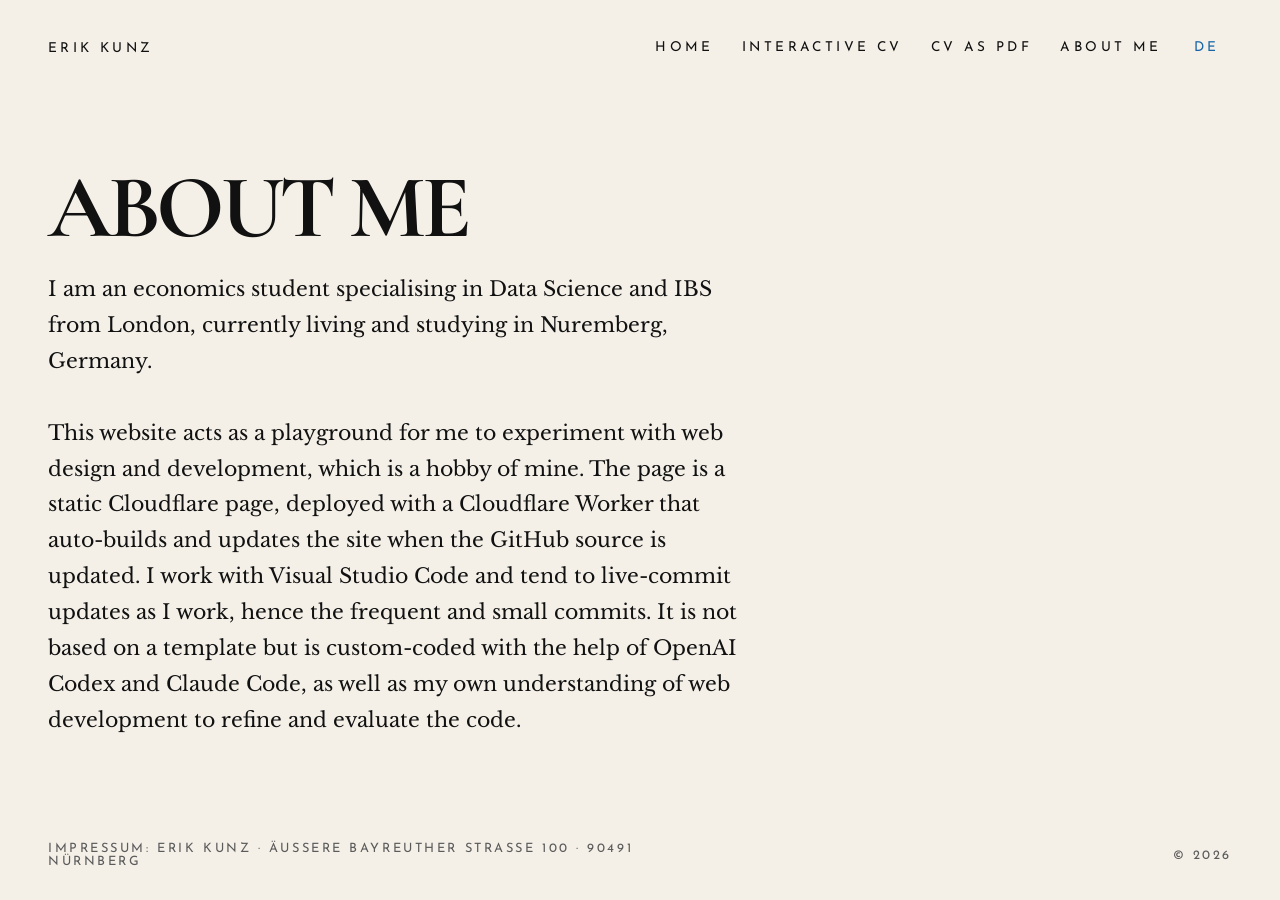
==== commit 4c0fb03a: "Bug fixes and Dark Mode" ====
--- a/about.html
+++ b/about.html
@@ -2,6 +2,7 @@
 <html lang="en">
 	<head>
 		<meta charset="utf-8">
+		<meta name="color-scheme" content="light dark">
 		<meta name="viewport" content="width=device-width,initial-scale=1">
 		<title></title>
 		<meta name="description" content="">
--- a/style.css
+++ b/style.css
@@ -1,4 +1,14 @@
 :root{
+	color-scheme:light dark;
+	--card-bg:rgba(255,255,255,.5);
+	--card-active-bg:rgba(255,255,255,.88);
+	--card-halo:rgba(255,255,255,.6);
+	--nested-card-halo:rgba(255,255,255,.55);
+	--modal-bg:rgba(249,247,242,.94);
+	--menu-bg:rgba(244,240,232,.94);
+	--detail-text:#303235;
+	--location-text:rgba(91,91,91,.72);
+	--cv-bg:linear-gradient(135deg,#eff3f4 0%,#f7f0e6 68%,#f4ede4 100%);
 	--bg:#F4F0E8;
 	--text:#111111;
 	--muted:#5B5B5B;
@@ -28,21 +38,21 @@
 }
 
 /* Homepage CV timeline */
-.cv-home{display:block;flex:0 0 auto;padding:0;overflow-x:clip;background:var(--bg)}.cv-home>.top{position:absolute;top:2rem;left:3rem;right:3rem;z-index:4}.cv-home>.footer{margin:0 3rem;padding:2rem 0}.intro{min-height:100svh;display:grid;place-items:center;position:relative;padding:7rem 2rem 6rem;text-align:center;background:radial-gradient(circle at 50% 35%,rgba(125,190,245,.18),transparent 35rem),var(--bg)}.intro-content{position:relative;z-index:1;display:flex;flex-direction:column;align-items:center;gap:1.5rem}.eyebrow{margin:0;color:var(--muted);font-size:.72rem;font-weight:600;text-transform:uppercase;letter-spacing:.24em}.intro .lead{font-size:clamp(1rem,1.35vw,1.25rem)}.lead a,.intro-link a{color:inherit;text-underline-offset:5px;text-decoration-thickness:1px}.intro-link{margin:0;font-family:'Libre Baskerville',serif;font-size:.95rem}.intro-link span{margin-left:.25rem;color:#2775b8}.scroll-prompt{position:absolute;bottom:1.8rem;z-index:1;display:flex;flex-direction:column;align-items:center;gap:.65rem;color:var(--text);text-decoration:none;font-size:.68rem;font-weight:600;text-transform:uppercase;letter-spacing:.2em}.scroll-prompt i{display:block;width:1px;height:2.75rem;background:var(--text);position:relative}.scroll-prompt i::after{content:"";position:absolute;bottom:0;left:-3px;width:7px;height:7px;border-right:1px solid var(--text);border-bottom:1px solid var(--text);transform:rotate(45deg)}.cv-section{padding:8rem max(3rem,calc((100vw - 78rem)/2));position:relative;background:linear-gradient(135deg,#eff3f4 0%,#f7f0e6 68%,#f4ede4 100%)}.cv-heading{text-align:center;margin:0 auto 3rem;max-width:42rem}.cv-heading h2{font-family:'Cormorant Garamond',serif;font-size:clamp(3.3rem,6vw,6rem);line-height:.83;text-transform:uppercase;letter-spacing:-.055em;margin:.9rem 0 1.35rem}.cv-heading h2 em{font-weight:400;text-transform:none;letter-spacing:-.06em}.cv-heading>p:last-child{font-family:'Libre Baskerville',serif;font-size:.95rem;line-height:1.7;margin:0;color:var(--muted)}.timeline-key{max-width:70rem;margin:0 auto 1.6rem;display:grid;grid-template-columns:1fr 1fr;gap:9rem;font-size:.7rem;font-weight:700;letter-spacing:.2em;text-transform:uppercase}.work-key{text-align:right;color:#1765a8}.education-key{color:#bd611a}.timeline{max-width:70rem;margin:auto;position:relative}.timeline::before{content:"";position:absolute;top:0;bottom:0;left:50%;width:1px;background:linear-gradient(#80b8e6,#dcc6ae 48%,#e8914d);transform:translateX(-50%)}.timeline-row{display:grid;grid-template-columns:minmax(0,1fr) 8rem minmax(0,1fr);gap:1.4rem;align-items:start;min-height:10.5rem;position:relative;padding-bottom:2.75rem}.entry-slot--left{display:flex;justify-content:flex-end}.entry-slot--right{display:flex;justify-content:flex-start}.timeline-marker{display:flex;position:relative;justify-content:center;padding-top:1.35rem;min-height:3rem}.timeline-marker span{display:block;width:.85rem;height:.85rem;border:3px solid #eaf2f4;border-radius:50%;background:#2775b8;box-shadow:0 0 0 4px rgba(39,117,184,.18);position:absolute;z-index:1}.education .timeline-marker span{background:#e77928;box-shadow:0 0 0 4px rgba(231,121,40,.18)}.timeline-marker time{position:absolute;top:2.8rem;white-space:nowrap;color:var(--muted);font-size:.64rem;font-weight:700;letter-spacing:.09em;text-align:center}.timeline-card{appearance:none;border:1px solid;display:flex;text-align:left;flex-direction:column;align-items:flex-start;width:min(100%,29rem);padding:1.35rem 1.45rem 1.3rem;background:rgba(255,255,255,.5);border-radius:3px;cursor:pointer;font:inherit;transition:transform .25s ease,box-shadow .25s ease,background .25s ease}.timeline-card:hover,.timeline-card:focus-visible,.timeline-card.is-open{transform:translateY(-4px);background:rgba(255,255,255,.88);outline:none}.timeline-card--work{border-color:rgba(39,117,184,.58);box-shadow:0 8px 25px rgba(39,117,184,.12),0 0 22px rgba(39,117,184,.08)}.timeline-card--work:hover,.timeline-card--work:focus-visible,.timeline-card--work.is-open{box-shadow:0 15px 32px rgba(39,117,184,.2),0 0 30px rgba(39,117,184,.16)}.timeline-card--education{border-color:rgba(231,121,40,.58);box-shadow:0 8px 25px rgba(231,121,40,.11),0 0 22px rgba(231,121,40,.07)}.timeline-card--education:hover,.timeline-card--education:focus-visible,.timeline-card--education.is-open{box-shadow:0 15px 32px rgba(231,121,40,.19),0 0 30px rgba(231,121,40,.14)}.card-type{font-size:.62rem;font-weight:700;letter-spacing:.17em;text-transform:uppercase;color:#1765a8;margin-bottom:.7rem}.timeline-card--education .card-type{color:#bd611a}.card-date{display:none}.timeline-card strong{font-family:'Libre Baskerville',serif;font-size:1.05rem;line-height:1.35;font-weight:400}.card-organisation{font-size:.82rem;line-height:1.4;color:var(--muted);margin-top:.32rem}.card-more{margin-top:1.2rem;font-size:.66rem;font-weight:700;text-transform:uppercase;letter-spacing:.14em;color:var(--text)}.card-more b{font-size:1rem;line-height:0;margin-left:.35rem;font-weight:400}.is-open .card-more b{display:inline-block;transform:rotate(45deg)}.card-details{display:none;opacity:0;color:var(--muted);font-family:'Libre Baskerville',serif;font-size:.83rem;line-height:1.65;overflow:hidden;margin-top:0}.is-open .card-details{display:block;opacity:1;margin-top:.9rem}.cv-edit-note{text-align:center;margin:1.5rem 0 0;color:var(--muted);font-size:.75rem}.cv-edit-note code{font-family:inherit;color:var(--text)}
+.cv-home{display:block;flex:0 0 auto;padding:0;overflow-x:clip;background:var(--bg)}.cv-home>.top{position:absolute;top:2rem;left:3rem;right:3rem;z-index:4}.cv-home>.footer{margin:0 3rem;padding:2rem 0}.intro{min-height:100svh;display:grid;place-items:center;position:relative;padding:7rem 2rem 6rem;text-align:center;background:radial-gradient(circle at 50% 35%,rgba(125,190,245,.18),transparent 35rem),var(--bg)}.intro-content{position:relative;z-index:1;display:flex;flex-direction:column;align-items:center;gap:1.5rem}.eyebrow{margin:0;color:var(--muted);font-size:.72rem;font-weight:600;text-transform:uppercase;letter-spacing:.24em}.intro .lead{font-size:clamp(1rem,1.35vw,1.25rem)}.lead a,.intro-link a{color:inherit;text-underline-offset:5px;text-decoration-thickness:1px}.intro-link{margin:0;font-family:'Libre Baskerville',serif;font-size:.95rem}.intro-link span{margin-left:.25rem;color:#2775b8}.scroll-prompt{position:absolute;bottom:1.8rem;z-index:1;display:flex;flex-direction:column;align-items:center;gap:.65rem;color:var(--text);text-decoration:none;font-size:.68rem;font-weight:600;text-transform:uppercase;letter-spacing:.2em}.scroll-prompt i{display:block;width:1px;height:2.75rem;background:var(--text);position:relative}.scroll-prompt i::after{content:"";position:absolute;bottom:0;left:-3px;width:7px;height:7px;border-right:1px solid var(--text);border-bottom:1px solid var(--text);transform:rotate(45deg)}.cv-section{padding:8rem max(3rem,calc((100vw - 78rem)/2));position:relative;background:var(--cv-bg)}.cv-heading{text-align:center;margin:0 auto 3rem;max-width:42rem}.cv-heading h2{font-family:'Cormorant Garamond',serif;font-size:clamp(3.3rem,6vw,6rem);line-height:.83;text-transform:uppercase;letter-spacing:-.055em;margin:.9rem 0 1.35rem}.cv-heading h2 em{font-weight:400;text-transform:none;letter-spacing:-.06em}.cv-heading>p:last-child{font-family:'Libre Baskerville',serif;font-size:.95rem;line-height:1.7;margin:0;color:var(--muted)}.timeline-key{max-width:70rem;margin:0 auto 1.6rem;display:grid;grid-template-columns:minmax(0,1fr) minmax(0,1fr);gap:8rem;font-size:.7rem;font-weight:700;letter-spacing:.2em;text-transform:uppercase}.work-key{text-align:right;color:#1765a8}.education-key{color:#bd611a}.timeline{max-width:70rem;margin:auto;position:relative}.timeline::before{content:"";position:absolute;top:0;bottom:0;left:50%;width:1px;background:linear-gradient(#80b8e6,#dcc6ae 48%,#e8914d);transform:translateX(-50%)}.timeline-row{display:grid;grid-template-columns:minmax(0,1fr) 8rem minmax(0,1fr);gap:1.4rem;align-items:start;min-height:10.5rem;position:relative;padding-bottom:2.75rem}.entry-slot--left{display:flex;justify-content:flex-end}.entry-slot--right{display:flex;justify-content:flex-start}.timeline-marker{display:flex;position:relative;justify-content:center;padding-top:1.35rem;min-height:3rem}.timeline-marker span{display:block;width:.85rem;height:.85rem;border:3px solid #eaf2f4;border-radius:50%;background:#2775b8;box-shadow:0 0 0 4px rgba(39,117,184,.18);position:absolute;z-index:1}.education .timeline-marker span{background:#e77928;box-shadow:0 0 0 4px rgba(231,121,40,.18)}.timeline-marker time{position:absolute;top:2.8rem;white-space:nowrap;color:var(--muted);font-size:.64rem;font-weight:700;letter-spacing:.09em;text-align:center}.timeline-card{appearance:none;border:1px solid;display:flex;text-align:left;flex-direction:column;align-items:flex-start;width:min(100%,29rem);padding:1.35rem 1.45rem 1.3rem;background:var(--card-bg);border-radius:3px;cursor:pointer;font:inherit;transition:transform .25s ease,box-shadow .25s ease,background .25s ease}.timeline-card:hover,.timeline-card:focus-visible,.timeline-card.is-open{transform:translateY(-4px);background:var(--card-active-bg);outline:none}.timeline-card--work{border-color:rgba(39,117,184,.58);box-shadow:0 8px 25px rgba(39,117,184,.12),0 0 22px rgba(39,117,184,.08)}.timeline-card--work:hover,.timeline-card--work:focus-visible,.timeline-card--work.is-open{box-shadow:0 15px 32px rgba(39,117,184,.2),0 0 30px rgba(39,117,184,.16)}.timeline-card--education{border-color:rgba(231,121,40,.58);box-shadow:0 8px 25px rgba(231,121,40,.11),0 0 22px rgba(231,121,40,.07)}.timeline-card--education:hover,.timeline-card--education:focus-visible,.timeline-card--education.is-open{box-shadow:0 15px 32px rgba(231,121,40,.19),0 0 30px rgba(231,121,40,.14)}.card-type{font-size:.62rem;font-weight:700;letter-spacing:.17em;text-transform:uppercase;color:#1765a8;margin-bottom:.7rem}.timeline-card--education .card-type{color:#bd611a}.card-date{display:none}.timeline-card strong{font-family:'Libre Baskerville',serif;font-size:1.05rem;line-height:1.35;font-weight:400}.card-organisation{font-size:.82rem;line-height:1.4;color:var(--muted);margin-top:.32rem}.card-more{margin-top:1.2rem;font-size:.66rem;font-weight:700;text-transform:uppercase;letter-spacing:.14em;color:var(--text)}.card-more b{font-size:1rem;line-height:0;margin-left:.35rem;font-weight:400}.is-open .card-more b{display:inline-block;transform:rotate(45deg)}.card-details{display:none;opacity:0;color:var(--muted);font-family:'Libre Baskerville',serif;font-size:.83rem;line-height:1.65;overflow:hidden;margin-top:0}.is-open .card-details{display:block;opacity:1;margin-top:.9rem}.cv-edit-note{text-align:center;margin:1.5rem 0 0;color:var(--muted);font-size:.75rem}.cv-edit-note code{font-family:inherit;color:var(--text)}
 @media(max-width:900px){.cv-home>.top{left:2rem;right:2rem}.cv-home>.footer{margin-left:2rem;margin-right:2rem}.cv-section{padding:6rem 2rem}.timeline-key{gap:6rem}.timeline-row{grid-template-columns:minmax(0,1fr) 6rem minmax(0,1fr);gap:1rem}}@media(max-width:620px){.cv-home>.top{top:1.5rem;left:1.25rem;right:1.25rem}.cv-home>.footer{margin-left:1.25rem;margin-right:1.25rem}.intro{padding-left:1.25rem;padding-right:1.25rem}.cv-section{padding:5rem 1.25rem}.timeline-key{display:flex;gap:1rem;margin-left:3.25rem}.work-key{text-align:left}.timeline::before{left:.4rem;transform:none}.timeline-row{display:block;padding:0 0 1.25rem 2rem;min-height:0}.timeline-marker{position:absolute;left:0;top:1.15rem;padding:0;min-height:0}.timeline-marker time{display:none}.timeline-marker span{position:static;width:.8rem;height:.8rem}.entry-slot{display:none}.entry-slot--left,.entry-slot--right{display:flex;justify-content:flex-start}.timeline-card{width:100%;padding:1.2rem}.card-date{display:block;order:-1;margin-bottom:.6rem;font-size:.63rem;color:var(--muted);font-weight:700;letter-spacing:.1em}.cv-heading h2{font-size:3.65rem}.cv-edit-note{margin-top:1rem}}
 
 /* Date-scaled timeline: one vertical unit equals one calendar month. */
-.timeline{--month-size:18px;min-height:calc(var(--timeline-months) * var(--month-size));}.timeline-item{position:absolute;top:calc(var(--start-month) * var(--month-size));width:calc(50% - 4rem);height:max(calc(var(--duration-months) * var(--month-size)),11.75rem);z-index:2}.timeline-item.work{left:0}.timeline-item.education{right:0}.timeline-item::before{content:"";position:absolute;top:1.35rem;width:4rem;border-top:1px solid rgba(17,17,17,.2)}.timeline-item.work::before{right:-4rem}.timeline-item.education::before{left:-4rem}.timeline-item::after{content:"";position:absolute;top:1.01rem;width:.85rem;height:.85rem;border:3px solid #eaf2f4;border-radius:50%;background:#2775b8;box-shadow:0 0 0 4px rgba(39,117,184,.18)}.timeline-item.work::after{right:-4.43rem}.timeline-item.education::after{left:-4.43rem;background:#e77928;box-shadow:0 0 0 4px rgba(231,121,40,.18)}.timeline-item .timeline-card{height:100%;min-height:11.75rem;width:100%;position:relative;z-index:1}.timeline-item .card-date{display:block;order:-1;margin-bottom:.6rem;font-size:.63rem;color:var(--muted);font-weight:700;letter-spacing:.1em}.card-preview{display:-webkit-box;-webkit-box-orient:vertical;-webkit-line-clamp:1;overflow:hidden;margin-top:.85rem;color:var(--muted);font-family:'Libre Baskerville',serif;font-size:.8rem;line-height:1.5}.is-open .card-preview{display:none}.year-tick{position:absolute;top:calc(var(--tick-month) * var(--month-size));left:50%;width:1px;border-top:1px solid rgba(17,17,17,.25);z-index:1}.year-tick span{position:absolute;left:50%;top:-.63rem;transform:translateX(-50%);padding:.15rem .38rem;background:#f4f0e8;color:var(--muted);font-size:.6rem;font-weight:700;letter-spacing:.08em}.timeline-row,.timeline-marker{display:none}
+.timeline{--month-size:18px;min-height:calc(var(--timeline-months) * var(--month-size));}.timeline-item{position:absolute;top:calc(var(--start-month) * var(--month-size));width:calc(50% - 4rem);height:max(calc(var(--duration-months) * var(--month-size)),11.75rem);z-index:2}.timeline-item.work{left:0}.timeline-item.education{right:0}.timeline-item::before{content:"";position:absolute;top:1.35rem;width:4rem;border-top:1px solid rgba(17,17,17,.2)}.timeline-item.work::before{right:-4rem}.timeline-item.education::before{left:-4rem}.timeline-item::after{content:"";position:absolute;top:1.01rem;width:.85rem;height:.85rem;border:3px solid #eaf2f4;border-radius:50%;background:#2775b8;box-shadow:0 0 0 4px rgba(39,117,184,.18)}.timeline-item.work::after{right:-4.43rem}.timeline-item.education::after{left:-4.43rem;background:#e77928;box-shadow:0 0 0 4px rgba(231,121,40,.18)}.timeline-item .timeline-card{height:100%;min-height:11.75rem;width:100%;position:relative;z-index:1}.timeline-item .card-date{display:block;order:-1;margin-bottom:.6rem;font-size:.63rem;color:var(--muted);font-weight:700;letter-spacing:.1em}.card-preview{display:-webkit-box;-webkit-box-orient:vertical;-webkit-line-clamp:1;overflow:hidden;margin-top:.85rem;color:var(--muted);font-family:'Libre Baskerville',serif;font-size:.8rem;line-height:1.5}.is-open .card-preview{display:none}.year-tick{position:absolute;top:calc(var(--tick-month) * var(--month-size));left:50%;width:1px;border-top:1px solid rgba(17,17,17,.25);z-index:1}.year-tick span{position:absolute;left:50%;top:-.63rem;transform:translateX(-50%);padding:.15rem .38rem;background:var(--bg);color:var(--muted);font-size:.6rem;font-weight:700;letter-spacing:.08em}.timeline-row,.timeline-marker{display:none}
 @media(max-width:900px){.timeline-item{width:calc(50% - 3rem)}.timeline-item::before{width:3rem}.timeline-item.work::before{right:-3rem}.timeline-item.education::before{left:-3rem}.timeline-item.work::after{right:-3.43rem}.timeline-item.education::after{left:-3.43rem}}
 @media(max-width:620px){.timeline{--month-size:17px}.timeline::before{left:.4rem}.timeline-item{left:2rem!important;right:auto!important;width:calc(100% - 2rem);height:max(calc(var(--duration-months) * var(--month-size)),11.5rem)}.timeline-item::before{display:none}.timeline-item::after{top:1.01rem;left:-2.43rem!important;right:auto!important}.year-tick{left:.4rem}.year-tick span{left:.7rem;transform:none}.timeline-item .timeline-card{min-height:11.5rem}.timeline-key{margin-left:2rem}.card-preview{margin-top:.7rem}}
 
 /* Cards retain breathing room even when their real dates are close together. */
 .timeline-item::before{display:none}.timeline-connector{position:absolute;top:calc(1.35rem - var(--marker-distance) * var(--month-size));width:4rem;height:calc(var(--marker-distance) * var(--month-size));border-top:1px solid rgba(17,17,17,.2);z-index:0}.timeline-item.work .timeline-connector{right:-4rem;border-left:1px solid rgba(17,17,17,.2)}.timeline-item.education .timeline-connector{left:-4rem;border-right:1px solid rgba(17,17,17,.2)}.timeline-item::after{top:calc(1.01rem - var(--marker-distance) * var(--month-size))}
 @media(max-width:900px){.timeline-connector{width:3rem}.timeline-item.work .timeline-connector{right:-3rem}.timeline-item.education .timeline-connector{left:-3rem}}@media(max-width:620px){.timeline-connector{display:none}.timeline-item::after{top:calc(1.01rem - var(--marker-distance) * var(--month-size))}}
-.card-location{font-size:.82rem;line-height:1.4;color:rgba(91,91,91,.72);margin-top:.12rem}
+.card-location{font-size:.82rem;line-height:1.4;color:var(--location-text);margin-top:.12rem}
 
 /* Placement ranges show their real start and end on the shared time axis. */
-.timeline-range{position:absolute;top:calc(var(--range-start) * var(--month-size));height:calc(var(--range-duration) * var(--month-size));width:6px;pointer-events:none;z-index:1}.timeline-range.work{left:calc(50% - 1px);transform:translateX(-100%);background:rgba(39,117,184,.25);border-left:1px solid rgba(39,117,184,.65)}.timeline-range.education{left:calc(50% + 1px);background:rgba(231,121,40,.25);border-right:1px solid rgba(231,121,40,.65)}.timeline-range::before,.timeline-range::after{content:"";position:absolute;width:.7rem;height:.7rem;border:2px solid #eaf2f4;border-radius:50%;z-index:1}.timeline-range.work::before,.timeline-range.work::after{right:-.41rem;background:#2775b8;box-shadow:0 0 0 3px rgba(39,117,184,.16)}.timeline-range.education::before,.timeline-range.education::after{left:-.41rem;background:#e77928;box-shadow:0 0 0 3px rgba(231,121,40,.16)}.timeline-range::before{top:-.35rem}.timeline-range::after{bottom:-.35rem}.range-boundary{position:absolute;z-index:2;white-space:nowrap;font-size:.6rem;font-weight:700;letter-spacing:.07em;color:var(--muted);line-height:1}.range-boundary--end{top:0;transform:translateY(-50%)}.range-boundary--start{bottom:0;transform:translateY(50%)}.timeline-range.work .range-boundary{right:1rem;text-align:right}.timeline-range.education .range-boundary{left:1rem}.timeline-item.is-nested{z-index:calc(10 + var(--nest-level))}.timeline-item.is-nested .timeline-card{width:calc(100% - var(--nest-inset));box-shadow:0 18px 36px rgba(17,17,17,.2),0 0 28px rgba(255,255,255,.55)}.timeline-item.work.is-nested .timeline-card{margin-left:auto}.timeline-item.education.is-nested .timeline-card{margin-right:auto}
+.timeline-range{position:absolute;top:calc(var(--range-start) * var(--month-size));height:calc(var(--range-duration) * var(--month-size));width:6px;pointer-events:none;z-index:1}.timeline-range.work{left:calc(50% - 1px);transform:translateX(-100%);background:rgba(39,117,184,.25);border-left:1px solid rgba(39,117,184,.65)}.timeline-range.education{left:calc(50% + 1px);background:rgba(231,121,40,.25);border-right:1px solid rgba(231,121,40,.65)}.timeline-range::before,.timeline-range::after{content:"";position:absolute;width:.7rem;height:.7rem;border:2px solid #eaf2f4;border-radius:50%;z-index:1}.timeline-range.work::before,.timeline-range.work::after{right:-.41rem;background:#2775b8;box-shadow:0 0 0 3px rgba(39,117,184,.16)}.timeline-range.education::before,.timeline-range.education::after{left:-.41rem;background:#e77928;box-shadow:0 0 0 3px rgba(231,121,40,.16)}.timeline-range::before{top:-.35rem}.timeline-range::after{bottom:-.35rem}.range-boundary{position:absolute;z-index:2;white-space:nowrap;font-size:.6rem;font-weight:700;letter-spacing:.07em;color:var(--muted);line-height:1}.range-boundary--end{top:0;transform:translateY(-50%)}.range-boundary--start{bottom:0;transform:translateY(50%)}.timeline-range.work .range-boundary{right:1rem;text-align:right}.timeline-range.education .range-boundary{left:1rem}.timeline-item.is-nested{z-index:calc(10 + var(--nest-level))}.timeline-item.is-nested .timeline-card{width:calc(100% - var(--nest-inset));box-shadow:0 18px 36px rgba(17,17,17,.2),0 0 28px var(--nested-card-halo)}.timeline-item.work.is-nested .timeline-card{margin-left:auto}.timeline-item.education.is-nested .timeline-card{margin-right:auto}
 @media(max-width:620px){.timeline-range{left:.4rem!important;transform:translateX(-50%)!important;width:5px}.timeline-range.work,.timeline-range.education{border-left:1px solid transparent;border-right:1px solid transparent}.timeline-range.work{background:rgba(39,117,184,.25);border-left-color:rgba(39,117,184,.65)}.timeline-range.education{background:rgba(231,121,40,.25);border-right-color:rgba(231,121,40,.65)}.timeline-range.work::before,.timeline-range.work::after,.timeline-range.education::before,.timeline-range.education::after{left:50%;right:auto;transform:translateX(-50%)}.range-boundary{display:none}.timeline-item.is-nested .timeline-card{width:calc(100% - var(--nest-inset))}}
 .timeline-card{backdrop-filter:blur(14px);-webkit-backdrop-filter:blur(14px)}
 .timeline-item:hover,.timeline-item:focus-within{z-index:100}
@@ -51,12 +61,12 @@
 .timeline-item,.timeline-item .timeline-card{min-height:max(calc(var(--duration-months) * var(--month-size)),calc(var(--entry-minimum-months,var(--minimum-card-months)) * var(--month-size)))}
 
 /* Explicit compact tags */
-.timeline-item.is-compact{z-index:30}.timeline-item.is-compact .timeline-card{width:70%;padding:.85rem 1rem .9rem;box-shadow:0 18px 36px rgba(17,17,17,.22),0 0 28px rgba(255,255,255,.6)}.timeline-item.work.is-compact .timeline-card{margin-left:auto;transform:translateX(.5rem)}.timeline-item.education.is-compact .timeline-card{margin-right:auto;transform:translateX(-.5rem)}.timeline-card--compact .card-more{margin-top:.9rem}.timeline-card--internship{border-color:rgba(55,142,91,.72);box-shadow:0 9px 25px rgba(55,142,91,.17),0 0 22px rgba(55,142,91,.1)}.timeline-card--volunteer{border-color:rgba(129,86,177,.72);box-shadow:0 9px 25px rgba(129,86,177,.17),0 0 22px rgba(129,86,177,.1)}.timeline-card--extracurricular{border-color:rgba(205,162,28,.8);box-shadow:0 9px 25px rgba(205,162,28,.18),0 0 22px rgba(205,162,28,.1)}.timeline-item.tag-internship::after{background:#378e5b;box-shadow:0 0 0 4px rgba(55,142,91,.18)}.timeline-item.tag-volunteer::after{background:#8156b1;box-shadow:0 0 0 4px rgba(129,86,177,.18)}.timeline-item.tag-extracurricular::after{background:#cda21c;box-shadow:0 0 0 4px rgba(205,162,28,.19)}.timeline-range.tag-internship{background:rgba(55,142,91,.25);border-left-color:rgba(55,142,91,.75)}.timeline-range.tag-volunteer{background:rgba(129,86,177,.25);border-left-color:rgba(129,86,177,.75)}.timeline-range.tag-extracurricular{background:rgba(205,162,28,.28);border-right-color:rgba(205,162,28,.8)}.timeline-range.tag-internship::before,.timeline-range.tag-internship::after{background:#378e5b;box-shadow:0 0 0 3px rgba(55,142,91,.16)}.timeline-range.tag-volunteer::before,.timeline-range.tag-volunteer::after{background:#8156b1;box-shadow:0 0 0 3px rgba(129,86,177,.16)}.timeline-range.tag-extracurricular::before,.timeline-range.tag-extracurricular::after{background:#cda21c;box-shadow:0 0 0 3px rgba(205,162,28,.16)}
-.timeline-item.is-compact{z-index:30}.timeline-item.is-compact .timeline-card{width:70%;padding:.85rem 1rem .9rem;box-shadow:0 18px 36px rgba(17,17,17,.22),0 0 28px rgba(255,255,255,.6)}.timeline-item.work.is-compact .timeline-card{margin-left:auto}.timeline-item.education.is-compact .timeline-card{margin-right:auto}.timeline-card--compact .card-more{margin-top:.9rem}.timeline-card--internship{border-color:rgba(55,142,91,.72);box-shadow:0 9px 25px rgba(55,142,91,.17),0 0 22px rgba(55,142,91,.1)}.timeline-card--volunteer{border-color:rgba(129,86,177,.72);box-shadow:0 9px 25px rgba(129,86,177,.17),0 0 22px rgba(129,86,177,.1)}.timeline-card--extracurricular{border-color:rgba(205,162,28,.8);box-shadow:0 9px 25px rgba(205,162,28,.18),0 0 22px rgba(205,162,28,.1)}.timeline-card--internship .card-tag{color:#378e5b}.timeline-card--volunteer .card-tag{color:#8156b1}.timeline-card--extracurricular .card-tag{color:#a57f00}.timeline-item.tag-internship::after{background:#378e5b;box-shadow:0 0 0 4px rgba(55,142,91,.18)}.timeline-item.tag-volunteer::after{background:#8156b1;box-shadow:0 0 0 4px rgba(129,86,177,.18)}.timeline-item.tag-extracurricular::after{background:#cda21c;box-shadow:0 0 0 4px rgba(205,162,28,.19)}.timeline-range.tag-internship{background:rgba(55,142,91,.25);border-left-color:rgba(55,142,91,.75)}.timeline-range.tag-volunteer{background:rgba(129,86,177,.25);border-left-color:rgba(129,86,177,.75)}.timeline-range.tag-extracurricular{background:rgba(205,162,28,.28);border-right-color:rgba(205,162,28,.8)}.timeline-range.tag-internship::before,.timeline-range.tag-internship::after{background:#378e5b;box-shadow:0 0 0 3px rgba(55,142,91,.16)}.timeline-range.tag-volunteer::before,.timeline-range.tag-volunteer::after{background:#8156b1;box-shadow:0 0 0 3px rgba(129,86,177,.16)}.timeline-range.tag-extracurricular::before,.timeline-range.tag-extracurricular::after{background:#cda21c;box-shadow:0 0 0 3px rgba(205,162,28,.16)}
+.timeline-item.is-compact{z-index:30}.timeline-item.is-compact .timeline-card{width:70%;padding:.85rem 1rem .9rem;box-shadow:0 18px 36px rgba(17,17,17,.22),0 0 28px var(--card-halo)}.timeline-item.work.is-compact .timeline-card{margin-left:auto;transform:translateX(.5rem)}.timeline-item.education.is-compact .timeline-card{margin-right:auto;transform:translateX(-.5rem)}.timeline-card--compact .card-more{margin-top:.9rem}.timeline-card--internship{border-color:rgba(55,142,91,.72);box-shadow:0 9px 25px rgba(55,142,91,.17),0 0 22px rgba(55,142,91,.1)}.timeline-card--volunteer{border-color:rgba(129,86,177,.72);box-shadow:0 9px 25px rgba(129,86,177,.17),0 0 22px rgba(129,86,177,.1)}.timeline-card--extracurricular{border-color:rgba(205,162,28,.8);box-shadow:0 9px 25px rgba(205,162,28,.18),0 0 22px rgba(205,162,28,.1)}.timeline-item.tag-internship::after{background:#378e5b;box-shadow:0 0 0 4px rgba(55,142,91,.18)}.timeline-item.tag-volunteer::after{background:#8156b1;box-shadow:0 0 0 4px rgba(129,86,177,.18)}.timeline-item.tag-extracurricular::after{background:#cda21c;box-shadow:0 0 0 4px rgba(205,162,28,.19)}.timeline-range.tag-internship{background:rgba(55,142,91,.25);border-left-color:rgba(55,142,91,.75)}.timeline-range.tag-volunteer{background:rgba(129,86,177,.25);border-left-color:rgba(129,86,177,.75)}.timeline-range.tag-extracurricular{background:rgba(205,162,28,.28);border-right-color:rgba(205,162,28,.8)}.timeline-range.tag-internship::before,.timeline-range.tag-internship::after{background:#378e5b;box-shadow:0 0 0 3px rgba(55,142,91,.16)}.timeline-range.tag-volunteer::before,.timeline-range.tag-volunteer::after{background:#8156b1;box-shadow:0 0 0 3px rgba(129,86,177,.16)}.timeline-range.tag-extracurricular::before,.timeline-range.tag-extracurricular::after{background:#cda21c;box-shadow:0 0 0 3px rgba(205,162,28,.16)}
+.timeline-item.is-compact{z-index:30}.timeline-item.is-compact .timeline-card{width:70%;padding:.85rem 1rem .9rem;box-shadow:0 18px 36px rgba(17,17,17,.22),0 0 28px var(--card-halo)}.timeline-item.work.is-compact .timeline-card{margin-left:auto}.timeline-item.education.is-compact .timeline-card{margin-right:auto}.timeline-card--compact .card-more{margin-top:.9rem}.timeline-card--internship{border-color:rgba(55,142,91,.72);box-shadow:0 9px 25px rgba(55,142,91,.17),0 0 22px rgba(55,142,91,.1)}.timeline-card--volunteer{border-color:rgba(129,86,177,.72);box-shadow:0 9px 25px rgba(129,86,177,.17),0 0 22px rgba(129,86,177,.1)}.timeline-card--extracurricular{border-color:rgba(205,162,28,.8);box-shadow:0 9px 25px rgba(205,162,28,.18),0 0 22px rgba(205,162,28,.1)}.timeline-card--internship .card-tag{color:#378e5b}.timeline-card--volunteer .card-tag{color:#8156b1}.timeline-card--extracurricular .card-tag{color:#a57f00}.timeline-item.tag-internship::after{background:#378e5b;box-shadow:0 0 0 4px rgba(55,142,91,.18)}.timeline-item.tag-volunteer::after{background:#8156b1;box-shadow:0 0 0 4px rgba(129,86,177,.18)}.timeline-item.tag-extracurricular::after{background:#cda21c;box-shadow:0 0 0 4px rgba(205,162,28,.19)}.timeline-range.tag-internship{background:rgba(55,142,91,.25);border-left-color:rgba(55,142,91,.75)}.timeline-range.tag-volunteer{background:rgba(129,86,177,.25);border-left-color:rgba(129,86,177,.75)}.timeline-range.tag-extracurricular{background:rgba(205,162,28,.28);border-right-color:rgba(205,162,28,.8)}.timeline-range.tag-internship::before,.timeline-range.tag-internship::after{background:#378e5b;box-shadow:0 0 0 3px rgba(55,142,91,.16)}.timeline-range.tag-volunteer::before,.timeline-range.tag-volunteer::after{background:#8156b1;box-shadow:0 0 0 3px rgba(129,86,177,.16)}.timeline-range.tag-extracurricular::before,.timeline-range.tag-extracurricular::after{background:#cda21c;box-shadow:0 0 0 3px rgba(205,162,28,.16)}
 @media(max-width:620px){.timeline-item.is-compact .timeline-card{width:70%}}
 
 /* Entry detail modal */
-body.modal-open{overflow:hidden}.entry-modal[hidden]{display:none}.entry-modal{position:fixed;inset:0;z-index:1000;display:grid;place-items:center;padding:clamp(1rem,4vw,4rem)}.entry-modal__backdrop{position:absolute;inset:0;background:rgba(16,24,27,.28);backdrop-filter:blur(12px);-webkit-backdrop-filter:blur(12px)}.entry-modal__panel{position:relative;width:min(100%,62rem);max-height:100%;overflow:auto;padding:clamp(2rem,5vw,4.5rem);background:rgba(249,247,242,.94);border:1px solid rgba(17,17,17,.14);border-radius:5px;box-shadow:0 28px 90px rgba(0,0,0,.28);outline:none}.entry-modal__close{position:absolute;top:1rem;right:1rem;display:grid;place-items:center;width:2.5rem;height:2.5rem;border:1px solid rgba(17,17,17,.18);border-radius:50%;background:transparent;color:var(--text);font:1.8rem/1 'Josefin Sans',sans-serif;cursor:pointer}.entry-modal__close:hover,.entry-modal__close:focus-visible{background:rgba(17,17,17,.07);outline:none}.entry-modal__meta{margin:0 0 1rem;color:var(--muted);font-size:.7rem;font-weight:700;letter-spacing:.18em;text-transform:uppercase}.entry-modal h3{max-width:48rem;margin:0;font-family:'Cormorant Garamond',serif;font-size:clamp(2.6rem,6vw,5rem);font-weight:500;line-height:.92;letter-spacing:-.04em}.entry-modal__organisation,.entry-modal__location{margin:.9rem 0 0;font-size:1rem;line-height:1.4}.entry-modal__organisation{font-weight:600}.entry-modal__location{margin-top:.2rem;color:var(--muted)}.entry-modal__content{max-width:45rem;margin-top:2.5rem;font-family:'Libre Baskerville',serif;font-size:clamp(.95rem,1.35vw,1.12rem);line-height:1.85;color:#303235}.entry-modal__content p{margin:0 0 1.25rem}.entry-modal__images{display:grid;grid-template-columns:repeat(auto-fit,minmax(14rem,1fr));gap:1rem;margin-top:2rem}.entry-modal__images:empty{display:none}.entry-modal__images figure{margin:0}.entry-modal__images img{display:block;width:100%;height:auto;border-radius:2px}.entry-modal__images figcaption{margin-top:.5rem;color:var(--muted);font-size:.75rem;line-height:1.4}@media(max-width:620px){.entry-modal{padding:.75rem}.entry-modal__panel{padding:3.5rem 1.4rem 1.75rem}.entry-modal h3{font-size:2.7rem}.entry-modal__content{margin-top:1.75rem;font-size:.92rem;line-height:1.75}.entry-modal__images{grid-template-columns:1fr}}
+body.modal-open{overflow:hidden}.entry-modal[hidden]{display:none}.entry-modal{position:fixed;inset:0;z-index:1000;display:grid;place-items:center;padding:clamp(1rem,4vw,4rem)}.entry-modal__backdrop{position:absolute;inset:0;background:rgba(16,24,27,.28);backdrop-filter:blur(12px);-webkit-backdrop-filter:blur(12px)}.entry-modal__panel{position:relative;width:min(100%,62rem);max-height:100%;overflow:auto;padding:clamp(2rem,5vw,4.5rem);background:var(--modal-bg);border:1px solid rgba(17,17,17,.14);border-radius:5px;box-shadow:0 28px 90px rgba(0,0,0,.28);outline:none}.entry-modal__close{position:absolute;top:1rem;right:1rem;display:grid;place-items:center;width:2.5rem;height:2.5rem;border:1px solid rgba(17,17,17,.18);border-radius:50%;background:transparent;color:var(--text);font:1.8rem/1 'Josefin Sans',sans-serif;cursor:pointer}.entry-modal__close:hover,.entry-modal__close:focus-visible{background:rgba(17,17,17,.07);outline:none}.entry-modal__meta{margin:0 0 1rem;color:var(--muted);font-size:.7rem;font-weight:700;letter-spacing:.18em;text-transform:uppercase}.entry-modal h3{max-width:48rem;margin:0;font-family:'Cormorant Garamond',serif;font-size:clamp(2.6rem,6vw,5rem);font-weight:500;line-height:.92;letter-spacing:-.04em}.entry-modal__organisation,.entry-modal__location{margin:.9rem 0 0;font-size:1rem;line-height:1.4}.entry-modal__organisation{font-weight:600}.entry-modal__location{margin-top:.2rem;color:var(--muted)}.entry-modal__content{max-width:45rem;margin-top:2.5rem;font-family:'Libre Baskerville',serif;font-size:clamp(.95rem,1.35vw,1.12rem);line-height:1.85;color:var(--detail-text)}.entry-modal__content p{margin:0 0 1.25rem}.entry-modal__images{display:grid;grid-template-columns:repeat(auto-fit,minmax(14rem,1fr));gap:1rem;margin-top:2rem}.entry-modal__images:empty{display:none}.entry-modal__images figure{margin:0}.entry-modal__images img{display:block;width:100%;height:auto;border-radius:2px}.entry-modal__images figcaption{margin-top:.5rem;color:var(--muted);font-size:.75rem;line-height:1.4}@media(max-width:620px){.entry-modal{padding:.75rem}.entry-modal__panel{padding:3.5rem 1.4rem 1.75rem}.entry-modal h3{font-size:2.7rem}.entry-modal__content{margin-top:1.75rem;font-size:.92rem;line-height:1.75}.entry-modal__images{grid-template-columns:1fr}}
 
 /* Timeline lanes: work and education remain central; tagged entries branch out. */
 .timeline-range.tag-volunteer{left:calc(50% - 13px);transform:translateX(-100%);box-shadow:0 0 13px rgba(129,86,177,.38)}.timeline-range.tag-internship{left:calc(50% - 25px);transform:translateX(-100%);box-shadow:0 0 13px rgba(55,142,91,.38)}.timeline-range.tag-extracurricular{left:calc(50% + 13px);box-shadow:0 0 13px rgba(205,162,28,.42)}.timeline-item.work.tag-volunteer::after{right:calc(-4.43rem + .75rem)}.timeline-item.work.tag-internship::after{right:calc(-4.43rem + 1.5rem)}.timeline-item.education.tag-extracurricular::after{left:calc(-4.43rem + .75rem)}.timeline-item.work.tag-volunteer .timeline-connector{right:-3.25rem;width:3.25rem;border-color:rgba(129,86,177,.5)}.timeline-item.work.tag-internship .timeline-connector{right:-2.5rem;width:2.5rem;border-color:rgba(55,142,91,.5)}.timeline-item.education.tag-extracurricular .timeline-connector{left:-4.75rem;width:4.75rem;border-color:rgba(205,162,28,.55)}
@@ -75,7 +85,7 @@
 .timeline-item.is-compact .timeline-card{width:55%}
 
 /* The category labels become a compact, accessible view switcher on phones. */
-.timeline-key button{appearance:none;border:0;padding:0;background:transparent;color:inherit;font:inherit;letter-spacing:inherit;text-transform:inherit;cursor:default}
+.timeline-key button{text-align:center;appearance:none;border:0;padding:0;background:transparent;color:inherit;font:inherit;letter-spacing:inherit;text-transform:inherit;cursor:default}
 @media(max-width:620px){.timeline-key{display:grid;grid-template-columns:minmax(0,1fr) minmax(0,1fr);gap:.5rem;margin:0 0 1.5rem}.timeline-key button{min-height:3.5rem;padding:.65rem .7rem;border:1px solid transparent;border-radius:3px;text-align:left;line-height:1.35;cursor:pointer;opacity:.48;transition:opacity .2s ease,background .2s ease,border-color .2s ease,box-shadow .2s ease}.timeline-key button[aria-pressed="true"]{opacity:1}.timeline-key .work-key[aria-pressed="true"]{background:rgba(39,117,184,.1);border-color:rgba(39,117,184,.46);box-shadow:0 0 18px rgba(39,117,184,.1)}.timeline-key .education-key[aria-pressed="true"]{background:rgba(231,121,40,.1);border-color:rgba(231,121,40,.46);box-shadow:0 0 18px rgba(231,121,40,.1)}.timeline.mobile-work-active .timeline-item.education,.timeline.mobile-work-active .timeline-range.education,.timeline.mobile-work-active .timeline-connection.education,.timeline.mobile-education-active .timeline-item.work,.timeline.mobile-education-active .timeline-range.work,.timeline.mobile-education-active .timeline-connection.work{display:none}}
 
 /* Desktop timeline filters */
@@ -94,7 +104,7 @@
 
 /* Pointer-driven overlap selection. CSS hover alone must not keep the top
    card active when the pointer moves into another card's geometry. */
-.timeline-item:hover{z-index:2}.timeline-item.is-nested:hover{z-index:calc(10 + var(--nest-level))}.timeline-item.is-compact:hover{z-index:30}.timeline-item.is-hover-active{z-index:100}.timeline-item .timeline-card:hover{transform:none;background:rgba(255,255,255,.5)}.timeline-item .timeline-card--work:hover{box-shadow:0 8px 25px rgba(39,117,184,.12),0 0 22px rgba(39,117,184,.08)}.timeline-item .timeline-card--education:hover{box-shadow:0 8px 25px rgba(231,121,40,.11),0 0 22px rgba(231,121,40,.07)}.timeline-item.is-hover-active .timeline-card{transform:translateY(-4px);background:rgba(255,255,255,.88)}.timeline-item.is-hover-active .timeline-card--work{box-shadow:0 15px 32px rgba(39,117,184,.2),0 0 30px rgba(39,117,184,.16)}.timeline-item.is-hover-active .timeline-card--education{box-shadow:0 15px 32px rgba(231,121,40,.19),0 0 30px rgba(231,121,40,.14)}.timeline-item.work.is-compact.is-hover-active .timeline-card{transform:translate(.5rem,-4px)}.timeline-item.education.is-compact.is-hover-active .timeline-card{transform:translate(-.5rem,-4px)}.timeline-item.is-hover-active .timeline-card--internship{box-shadow:0 18px 36px rgba(55,142,91,.28),0 0 30px rgba(55,142,91,.22)}.timeline-item.is-hover-active .timeline-card--volunteer{box-shadow:0 18px 36px rgba(129,86,177,.28),0 0 30px rgba(129,86,177,.22)}.timeline-item.is-hover-active .timeline-card--extracurricular{box-shadow:0 18px 36px rgba(205,162,28,.3),0 0 30px rgba(205,162,28,.24)}
+.timeline-item:hover{z-index:2}.timeline-item.is-nested:hover{z-index:calc(10 + var(--nest-level))}.timeline-item.is-compact:hover{z-index:30}.timeline-item.is-hover-active{z-index:100}.timeline-item .timeline-card:hover{transform:none;background:var(--card-bg)}.timeline-item .timeline-card--work:hover{box-shadow:0 8px 25px rgba(39,117,184,.12),0 0 22px rgba(39,117,184,.08)}.timeline-item .timeline-card--education:hover{box-shadow:0 8px 25px rgba(231,121,40,.11),0 0 22px rgba(231,121,40,.07)}.timeline-item.is-hover-active .timeline-card{transform:translateY(-4px);background:var(--card-active-bg)}.timeline-item.is-hover-active .timeline-card--work{box-shadow:0 15px 32px rgba(39,117,184,.2),0 0 30px rgba(39,117,184,.16)}.timeline-item.is-hover-active .timeline-card--education{box-shadow:0 15px 32px rgba(231,121,40,.19),0 0 30px rgba(231,121,40,.14)}.timeline-item.work.is-compact.is-hover-active .timeline-card{transform:translate(.5rem,-4px)}.timeline-item.education.is-compact.is-hover-active .timeline-card{transform:translate(-.5rem,-4px)}.timeline-item.is-hover-active .timeline-card--internship{box-shadow:0 18px 36px rgba(55,142,91,.28),0 0 30px rgba(55,142,91,.22)}.timeline-item.is-hover-active .timeline-card--volunteer{box-shadow:0 18px 36px rgba(129,86,177,.28),0 0 30px rgba(129,86,177,.22)}.timeline-item.is-hover-active .timeline-card--extracurricular{box-shadow:0 18px 36px rgba(205,162,28,.3),0 0 30px rgba(205,162,28,.24)}
 
 .intro-portrait{display:block;width:clamp(7rem,13vw,10.5rem);aspect-ratio:1;object-fit:cover;border:1px solid rgba(39,117,184,.42);border-radius:14px;box-shadow:0 18px 42px rgba(39,117,184,.18),0 0 26px rgba(125,190,245,.18)}
 
@@ -106,4 +116,58 @@
 .site-home{color:var(--text);text-decoration:none;font:inherit;letter-spacing:inherit}.site-home:hover,.site-home:focus-visible{text-decoration:underline;text-underline-offset:.3rem;outline:none}.menu-tabs{display:flex;align-items:stretch;gap:.2rem;background:transparent}.menu-tabs a{display:flex;align-items:center;padding:.58rem .78rem;color:var(--text);text-decoration:none;font:inherit;letter-spacing:inherit;line-height:1;transition:background .2s ease,color .2s ease,box-shadow .2s ease}.menu-tabs a:hover,.menu-tabs a:focus-visible{background:rgba(39,117,184,.12);color:#1765a8;box-shadow:inset 0 -2px 0 #2775b8;outline:none}.language-switcher{margin-left:.25rem;color:#1765a8!important}@media(max-width:620px){.site-header{align-items:flex-start}.menu-tabs{flex-wrap:wrap;justify-content:flex-end}.menu-tabs a{padding:.52rem .55rem;font-size:.68rem;letter-spacing:.14em}}@media(max-width:450px){.site-header{flex-direction:column;align-items:stretch}.menu-tabs{width:100%}.menu-tabs a{flex:1;justify-content:center;text-align:center}.language-switcher{margin-left:0}}
 
 /* Mobile navigation collapses into the original hamburger treatment. */
-.mobile-menu-toggle{display:none}@media(max-width:620px){.site-header{position:relative;flex-direction:row;align-items:center}.mobile-menu-toggle{display:grid;gap:4px;width:2.5rem;padding:.55rem 0;border:0;background:transparent;color:var(--text);cursor:pointer}.mobile-menu-toggle span{display:block;width:1.4rem;height:1px;margin:auto;background:currentColor;transition:transform .2s ease,opacity .2s ease}.site-header.is-menu-open .mobile-menu-toggle span:first-child{transform:translateY(5px) rotate(45deg)}.site-header.is-menu-open .mobile-menu-toggle span:nth-child(2){opacity:0}.site-header.is-menu-open .mobile-menu-toggle span:last-child{transform:translateY(-5px) rotate(-45deg)}.menu-tabs{display:none;position:absolute;top:calc(100% + .7rem);right:0;z-index:20;flex-direction:column;align-items:stretch;min-width:min(18rem,calc(100vw - 2.5rem));padding:.45rem;background:rgba(244,240,232,.94);backdrop-filter:blur(14px);-webkit-backdrop-filter:blur(14px);box-shadow:0 16px 38px rgba(17,17,17,.12)}.site-header.is-menu-open .menu-tabs{display:flex}.menu-tabs a{justify-content:flex-end;padding:.8rem .9rem;font-size:.72rem;letter-spacing:.16em}.language-switcher{margin-left:0;margin-top:.2rem;border-top:1px solid rgba(17,17,17,.12)}}
+.mobile-menu-toggle{display:none}@media(max-width:620px){.site-header{position:relative;flex-direction:row;align-items:center}.mobile-menu-toggle{display:grid;gap:4px;width:2.5rem;padding:.55rem 0;border:0;background:transparent;color:var(--text);cursor:pointer}.mobile-menu-toggle span{display:block;width:1.4rem;height:1px;margin:auto;background:currentColor;transition:transform .2s ease,opacity .2s ease}.site-header.is-menu-open .mobile-menu-toggle span:first-child{transform:translateY(5px) rotate(45deg)}.site-header.is-menu-open .mobile-menu-toggle span:nth-child(2){opacity:0}.site-header.is-menu-open .mobile-menu-toggle span:last-child{transform:translateY(-5px) rotate(-45deg)}.menu-tabs{display:none;position:absolute;top:calc(100% + .7rem);right:0;z-index:20;flex-direction:column;align-items:stretch;min-width:min(18rem,calc(100vw - 2.5rem));padding:.45rem;background:var(--menu-bg);backdrop-filter:blur(14px);-webkit-backdrop-filter:blur(14px);box-shadow:0 16px 38px rgba(17,17,17,.12)}.site-header.is-menu-open .menu-tabs{display:flex}.menu-tabs a{justify-content:flex-end;padding:.8rem .9rem;font-size:.72rem;letter-spacing:.16em}.language-switcher{margin-left:0;margin-top:.2rem;border-top:1px solid rgba(17,17,17,.12)}}
+
+
+/* Follow the system palette, retaining the warm paper tones and category accents. */
+@media(prefers-color-scheme:dark){
+	:root{
+		--bg:#1b1a18;
+		--text:#f4f0e8;
+		--muted:#bdb7ad;
+		--card-bg:rgba(38,38,37,.82);
+		--card-active-bg:rgba(49,49,47,.96);
+		--card-halo:rgba(0,0,0,.2);
+		--nested-card-halo:rgba(0,0,0,.18);
+		--modal-bg:rgba(32,31,29,.97);
+		--menu-bg:rgba(32,31,29,.97);
+		--detail-text:#ded9d0;
+		--location-text:#aba69d;
+		--cv-bg:linear-gradient(135deg,#1b2329 0%,#241f1a 68%,#251e19 100%);
+	}
+	.timeline-card{color:var(--text);}
+	.intro{background:radial-gradient(circle at 50% 35%,rgba(125,190,245,.1),transparent 35rem),var(--bg);}
+	.intro-link span,.timeline-key .work-key,.card-type,
+	.menu-tabs a:hover,.menu-tabs a:focus-visible{color:#8cc5f2;}
+	.language-switcher{color:#8cc5f2!important;}
+	.timeline-key .education-key,.timeline-card--education .card-type{color:#f3b078;}
+	.timeline-card--internship .card-tag{color:#8bd2a6;}
+	.timeline-card--volunteer .card-tag{color:#c8a4ed;}
+	.timeline-card--extracurricular .card-tag{color:#e0c363;}
+	.filter-work{--filter-colour:#8cc5f2;}
+	.filter-education{--filter-colour:#f3b078;}
+	.filter-internship{--filter-colour:#8bd2a6;}
+	.filter-volunteer{--filter-colour:#c8a4ed;}
+	.filter-extracurricular{--filter-colour:#e0c363;}
+	.timeline-filter[aria-pressed="false"]{opacity:.7;}
+	.timeline::before{background:linear-gradient(#5085ad,#827260 48%,#b57747);}
+	.year-tick{border-color:rgba(244,240,232,.25);}
+	.month-tick{border-color:rgba(244,240,232,.1);}
+	.entry-modal__backdrop{background:rgba(0,0,0,.5);}
+	.entry-modal__panel{border-color:rgba(244,240,232,.14);}
+	.entry-modal__close{border-color:rgba(244,240,232,.3);}
+	.entry-modal__close:hover,.entry-modal__close:focus-visible{background:rgba(244,240,232,.1);}
+	@media(max-width:620px){
+		.language-switcher{border-top-color:rgba(244,240,232,.14);}
+		.timeline-key button{opacity:.7;}
+		.timeline-key button[aria-pressed="true"]{opacity:1;}
+	}
+}
+
+/* Mobile timeline refinements: labels stay on the axis and cards share one inset. */
+.card-more-arrow{display:inline-block;margin-left:.35rem;font-family:'Josefin Sans',sans-serif;font-size:1.15em;font-weight:400;line-height:1}
+@media(max-width:620px){
+	.year-tick{z-index:3}
+	.year-tick span{left:0;right:auto;transform:translateX(-50%)}
+	.timeline-item .timeline-card{padding:.85rem 1rem .9rem}
+}
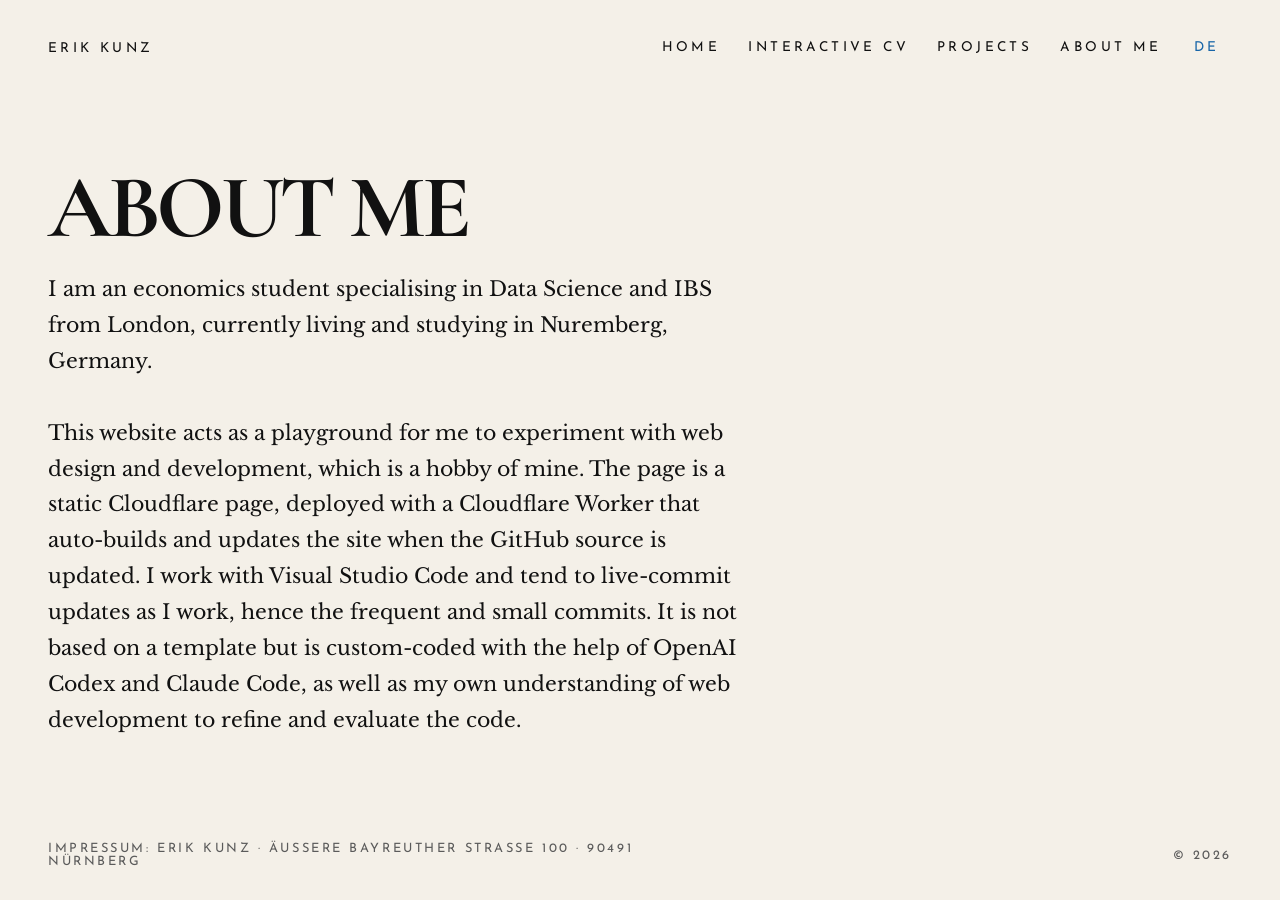
==== commit 5a5c3970: "Add Clarity tracking script" ====
--- a/about.html
+++ b/about.html
@@ -12,6 +12,7 @@
 		<link href="https://fonts.googleapis.com/css2?family=Cormorant+Garamond:ital,wght@0,300..700;1,300..700&family=Josefin+Sans:ital,wght@0,100..700;1,100..700&family=Libre+Baskerville:ital,wght@0,400..700;1,400..700&family=Playfair+Display:ital,wght@0,400..900;1,400..900&display=swap" rel="stylesheet">
 
 		<link rel="stylesheet" href="style.css">
+		<script>(function(c,l,a,r,i,t,y){c[a]=c[a]||function(){(c[a].q=c[a].q||[]).push(arguments)};t=l.createElement(r);t.async=1;t.src="https://www.clarity.ms/tag/"+i;y=l.getElementsByTagName(r)[0];y.parentNode.insertBefore(t,y)})(window,document,"clarity","script","ygccy3cyfy");</script>
 	</head>
 	<body data-page="about">
 		<div class="page">
--- a/style.css
+++ b/style.css
@@ -166,8 +166,42 @@
 
 /* Mobile timeline refinements: labels stay on the axis and cards share one inset. */
 .card-more-arrow{display:inline-block;margin-left:.35rem;font-family:'Josefin Sans',sans-serif;font-size:1.15em;font-weight:400;line-height:1}
+.hireme-notice{position:absolute;top:5.25rem;right:3rem;z-index:3;width:min(20rem,calc(100vw - 6rem))}
+.hireme-notice .timeline-card{width:100%;min-height:0;max-height:none;padding:.85rem 2.75rem .9rem 1rem}
+.hireme-notice .card-type{font-size:1.24rem;letter-spacing:.14em;margin-bottom:.6rem}
+.hireme-notice__dismiss{position:absolute;top:.55rem;right:.55rem;width:1.5rem;height:1.5rem;padding:0;border:0;background:transparent;color:#c83f3f;font:1.5rem/1 'Josefin Sans',sans-serif;cursor:pointer}
+.hireme-notice__dismiss:hover,.hireme-notice__dismiss:focus-visible{background:rgba(217,74,74,.12);outline:none}
+.timeline-card--hireme{border-color:rgba(217,74,74,.72);box-shadow:0 8px 25px rgba(217,74,74,.14),0 0 22px rgba(217,74,74,.09)}
+.timeline-card--hireme .card-type{color:#c83f3f}
+.timeline-card--hireme:hover,.timeline-card--hireme:focus-visible,.timeline-card--hireme.is-open,.timeline-item.is-hover-active .timeline-card--hireme{box-shadow:0 15px 32px rgba(217,74,74,.24),0 0 30px rgba(217,74,74,.18)}
+.timeline-range.tag-hireme{background:rgba(217,74,74,.25);border-left-color:rgba(217,74,74,.75)}
+.timeline-range.tag-hireme::before,.timeline-range.tag-hireme::after{background:#d94a4a;box-shadow:0 0 0 3px rgba(217,74,74,.16)}
+.filter-hireme{--filter-colour:#c83f3f}
 @media(max-width:620px){
+	.hireme-notice{top:5rem;right:1.25rem;width:min(20rem,calc(100vw - 2.5rem))}
 	.year-tick{z-index:3}
 	.year-tick span{left:0;right:auto;transform:translateX(-50%)}
 	.timeline-item .timeline-card{padding:.85rem 1rem .9rem}
 }
+@media(prefers-color-scheme:dark){
+	.timeline-card--hireme .card-type{color:#ff8989}
+	.filter-hireme{--filter-colour:#ff8989}
+	.hireme-notice__dismiss{color:#ff8989}
+}
+
+.traditional-cv-note{margin:2rem 0 0;text-align:center;color:var(--muted);font-family:'Libre Baskerville',serif;font-size:.84rem;line-height:1.65}
+.traditional-cv-note a{color:var(--text);text-underline-offset:.25rem}
+.projects-page{min-height:100svh}
+.projects-content{display:flex;flex:1;flex-direction:column;justify-content:center;width:min(100%,78rem);margin:0 auto;padding:1rem 0 0}
+.projects-heading{max-width:47rem;margin:0 auto 2.5rem;text-align:center}
+.projects-heading h1{font-size:clamp(3.8rem,6vw,6.5rem);margin:.7rem 0 1rem}
+.projects-heading .lead{max-width:42rem;margin:auto;font-size:clamp(.95rem,1.25vw,1.15rem)}
+.project-grid{display:grid;grid-template-columns:repeat(auto-fit,minmax(min(100%,20rem),1fr));gap:1.25rem}
+.project-tile{display:flex;min-width:0;flex-direction:column;overflow:hidden;border:1px solid rgba(39,117,184,.42);border-radius:3px;background:var(--card-bg);box-shadow:0 10px 28px rgba(39,117,184,.1);color:var(--text);text-decoration:none;transition:transform .25s ease,background .25s ease,box-shadow .25s ease}
+.project-tile:hover,.project-tile:focus-visible{transform:translateY(-5px);background:var(--card-active-bg);box-shadow:0 18px 36px rgba(39,117,184,.2),0 0 28px rgba(39,117,184,.12);outline:none}
+.project-tile__image{display:block;width:100%;aspect-ratio:16/8;object-fit:cover}
+.project-tile__content{display:flex;flex:1;flex-direction:column;align-items:flex-start;padding:1.15rem 1.2rem 1.25rem}
+.project-tile strong{font-family:'Libre Baskerville',serif;font-size:1.05rem;font-weight:400;line-height:1.35}
+.project-tile__content>span:not(.project-tile__prompt){margin-top:.65rem;color:var(--muted);font-family:'Libre Baskerville',serif;font-size:.82rem;line-height:1.6}
+.project-tile__prompt{margin-top:auto;padding-top:1.25rem;font-size:.64rem;font-weight:700;letter-spacing:.14em;text-transform:uppercase}
+@media(max-width:620px){.projects-content{padding:1rem 0}.projects-heading{margin-bottom:1.75rem;text-align:left}.projects-heading h1{font-size:3.65rem}.projects-heading .lead{margin:0}.project-grid{grid-template-columns:1fr;gap:1rem}.project-tile__image{aspect-ratio:16/7}}
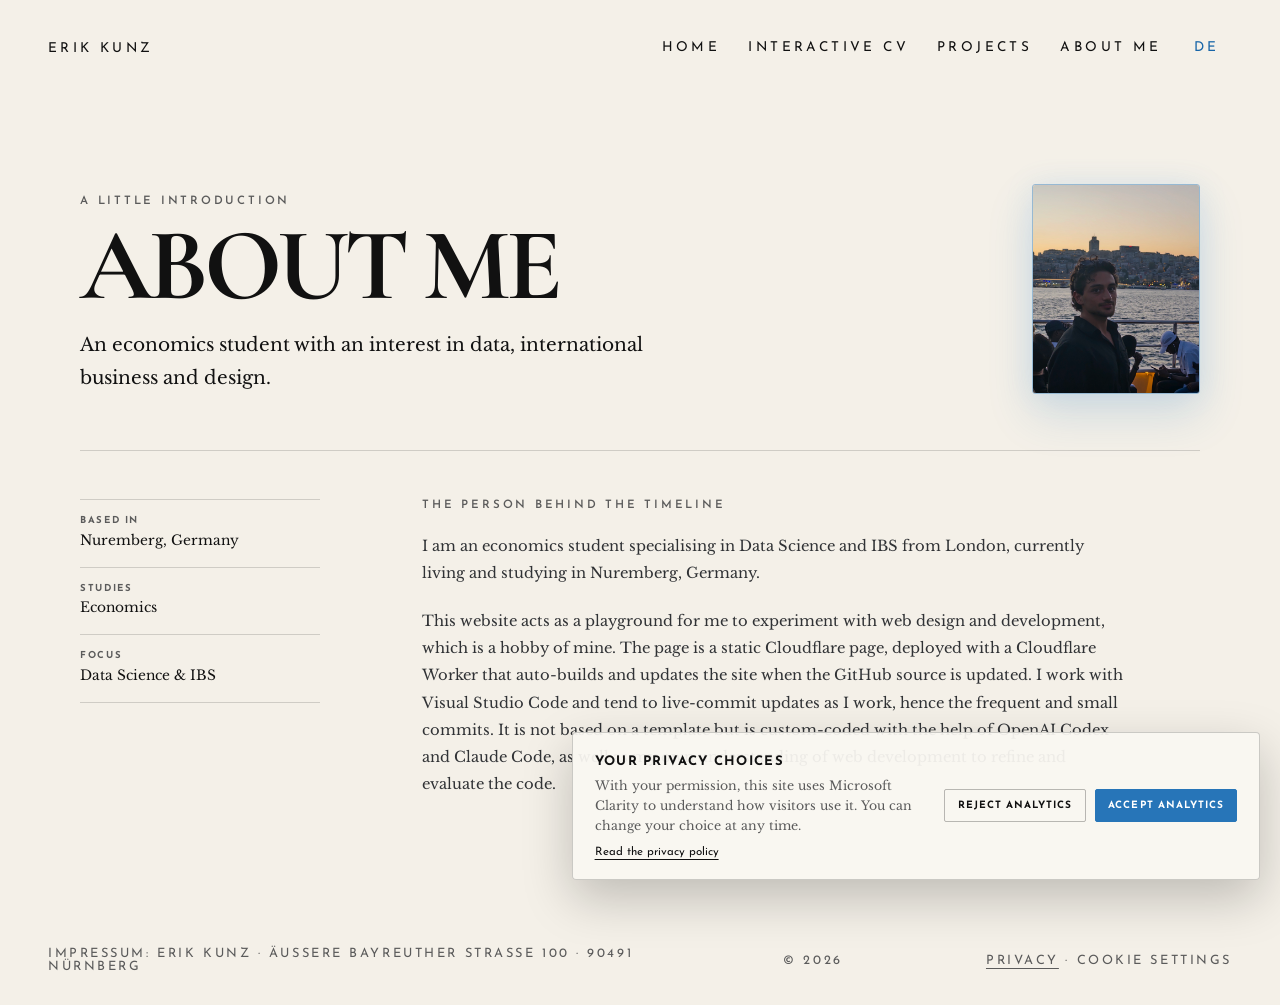
==== commit 259da549: "Enhance About page layout and content, add profile image and facts section" ====
--- a/about.html
+++ b/about.html
@@ -4,27 +4,33 @@
 		<meta charset="utf-8">
 		<meta name="color-scheme" content="light dark">
 		<meta name="viewport" content="width=device-width,initial-scale=1">
+		<link rel="icon" type="image/jpeg" href="images/profile.jpg">
 		<title></title>
 		<meta name="description" content="">
 
-		<link rel="preconnect" href="https://fonts.googleapis.com">
-		<link rel="preconnect" href="https://fonts.gstatic.com" crossorigin>
-		<link href="https://fonts.googleapis.com/css2?family=Cormorant+Garamond:ital,wght@0,300..700;1,300..700&family=Josefin+Sans:ital,wght@0,100..700;1,100..700&family=Libre+Baskerville:ital,wght@0,400..700;1,400..700&family=Playfair+Display:ital,wght@0,400..900;1,400..900&display=swap" rel="stylesheet">
-
 		<link rel="stylesheet" href="style.css">
-		<script>(function(c,l,a,r,i,t,y){c[a]=c[a]||function(){(c[a].q=c[a].q||[]).push(arguments)};t=l.createElement(r);t.async=1;t.src="https://www.clarity.ms/tag/"+i;y=l.getElementsByTagName(r)[0];y.parentNode.insertBefore(t,y)})(window,document,"clarity","script","ygccy3cyfy");</script>
 	</head>
 	<body data-page="about">
-		<div class="page">
-			<section class="main-content">
-				<h1 id="about-title"></h1>
-				<div id="about-copy"></div>
-			</section>
-
+		<div class="page about-page">
+			<main class="about-content" aria-labelledby="about-title">
+				<header class="about-hero">
+					<div class="about-hero__copy">
+						<p class="eyebrow" id="about-eyebrow"></p>
+						<h1 id="about-title"></h1>
+						<p class="lead" id="about-intro"></p>
+					</div>
+					<figure class="about-portrait"><img id="about-portrait" src="images/profile.jpg" alt=""></figure>
+				</header>
+				<section class="about-details">
+					<aside class="about-facts" id="about-facts" aria-label="Profile details"></aside>
+					<div class="about-story"><p class="eyebrow" id="about-story-label"></p><div id="about-copy"></div></div>
+				</section>
+			</main>
 		</div>
 		<script src="site-content.js" defer></script>
 		<script src="site.js" defer></script>
 		<script src="menu.js" defer></script>
 		<script src="footer.js" defer></script>
+		<script src="consent.js" defer></script>
 	</body>
 </html>
--- a/style.css
+++ b/style.css
@@ -13,6 +13,12 @@
 	--text:#111111;
 	--muted:#5B5B5B;
 }
+@font-face{font-family:'Cormorant Garamond';font-style:normal;font-weight:300 700;font-display:swap;src:url('files/fonts/Cormorant_Garamond/CormorantGaramond-VariableFont_wght.ttf') format('truetype')}
+@font-face{font-family:'Cormorant Garamond';font-style:italic;font-weight:300 700;font-display:swap;src:url('files/fonts/Cormorant_Garamond/CormorantGaramond-Italic-VariableFont_wght.ttf') format('truetype')}
+@font-face{font-family:'Josefin Sans';font-style:normal;font-weight:100 700;font-display:swap;src:url('files/fonts/Josefin_Sans/JosefinSans-VariableFont_wght.ttf') format('truetype')}
+@font-face{font-family:'Josefin Sans';font-style:italic;font-weight:100 700;font-display:swap;src:url('files/fonts/Josefin_Sans/JosefinSans-Italic-VariableFont_wght.ttf') format('truetype')}
+@font-face{font-family:'Libre Baskerville';font-style:normal;font-weight:400 700;font-display:swap;src:url('files/fonts/Libre_Baskerville/LibreBaskerville-VariableFont_wght.ttf') format('truetype')}
+@font-face{font-family:'Libre Baskerville';font-style:italic;font-weight:400 700;font-display:swap;src:url('files/fonts/Libre_Baskerville/LibreBaskerville-Italic-VariableFont_wght.ttf') format('truetype')}
 *,*::before,*::after{box-sizing:border-box;}
 html,body{height:100%;margin:0;background:var(--bg);color:var(--text);font-family:'Josefin Sans',sans-serif;-webkit-font-smoothing:antialiased;-moz-osx-font-smoothing:grayscale;}
 body{display:flex;flex-direction:column;}
@@ -190,6 +196,11 @@
 }
 
 .traditional-cv-note{margin:2rem 0 0;text-align:center;color:var(--muted);font-family:'Libre Baskerville',serif;font-size:.84rem;line-height:1.65}
+.site-footer a,.cookie-settings-link{color:inherit;text-underline-offset:4px}.cookie-settings-link{padding:0;border:0;background:transparent;font:inherit;text-transform:inherit;letter-spacing:inherit;cursor:pointer}
+.site-footer{padding:2rem 3rem;background:var(--bg)}.cv-home>.site-footer{margin:0;padding:2rem 3rem}.page:not(.cv-home)>.site-footer{margin:0 -3rem -2rem}
+@media(max-width:900px){.site-footer{padding:2rem}.cv-home>.site-footer{padding:2rem}.page:not(.cv-home)>.site-footer{margin:0 -2rem -2rem}}
+.privacy-page{min-height:100svh}.privacy-content{width:min(100%,48rem);margin:auto;padding:8rem 0 4rem}.privacy-content h1{margin:.7rem 0 1rem;font-size:clamp(3rem,6vw,5rem)}.privacy-updated{margin:0 0 3rem;color:var(--muted);font-size:.76rem;letter-spacing:.1em;text-transform:uppercase}.privacy-content section{padding:1.5rem 0;border-top:1px solid rgba(17,17,17,.14)}.privacy-content h2{margin:0 0 .7rem;font-family:'Libre Baskerville',serif;font-size:1.05rem;font-weight:400}.privacy-content p{margin:.65rem 0;color:var(--muted);font-family:'Libre Baskerville',serif;font-size:.88rem;line-height:1.8}.privacy-content a{color:inherit;text-underline-offset:4px}.cookie-banner{position:fixed;z-index:1100;right:1.25rem;bottom:1.25rem;display:grid;grid-template-columns:minmax(0,1fr) auto;gap:1.5rem;width:min(100% - 2.5rem,43rem);padding:1.25rem 1.35rem;border:1px solid rgba(17,17,17,.2);border-radius:4px;background:var(--modal-bg);box-shadow:0 18px 50px rgba(0,0,0,.22)}.cookie-banner strong{font-size:.82rem;letter-spacing:.1em;text-transform:uppercase}.cookie-banner p{margin:.45rem 0;font-family:'Libre Baskerville',serif;font-size:.78rem;line-height:1.6;color:var(--muted)}.cookie-banner a{font-size:.72rem;color:inherit;text-underline-offset:4px}.cookie-banner__actions{display:flex;align-items:center;gap:.55rem}.cookie-banner button{padding:.65rem .8rem;border:1px solid rgba(17,17,17,.28);border-radius:2px;background:transparent;color:var(--text);font:700 .63rem/1 'Josefin Sans',sans-serif;letter-spacing:.1em;text-transform:uppercase;cursor:pointer}.cookie-banner button[data-consent="granted"]{border-color:#2775b8;background:#2775b8;color:#fff}.cookie-banner button:hover,.cookie-banner button:focus-visible{outline:2px solid #2775b8;outline-offset:2px}
+@media(max-width:620px){.privacy-content{padding:6rem 0 3rem}.site-footer{padding:2rem 1.25rem}.cv-home>.site-footer{padding:2rem 1.25rem}.page:not(.cv-home)>.site-footer{margin:0 -1.25rem -2rem}.cookie-banner{right:1rem;bottom:1rem;width:calc(100% - 2rem);grid-template-columns:1fr}.cookie-banner__actions{justify-content:flex-end}}
 .traditional-cv-note a{color:var(--text);text-underline-offset:.25rem}
 .projects-page{min-height:100svh}
 .projects-content{display:flex;flex:1;flex-direction:column;justify-content:center;width:min(100%,78rem);margin:0 auto;padding:1rem 0 0}
@@ -205,3 +216,6 @@
 .project-tile__content>span:not(.project-tile__prompt){margin-top:.65rem;color:var(--muted);font-family:'Libre Baskerville',serif;font-size:.82rem;line-height:1.6}
 .project-tile__prompt{margin-top:auto;padding-top:1.25rem;font-size:.64rem;font-weight:700;letter-spacing:.14em;text-transform:uppercase}
 @media(max-width:620px){.projects-content{padding:1rem 0}.projects-heading{margin-bottom:1.75rem;text-align:left}.projects-heading h1{font-size:3.65rem}.projects-heading .lead{margin:0}.project-grid{grid-template-columns:1fr;gap:1rem}.project-tile__image{aspect-ratio:16/7}}
+
+.about-page{min-height:100svh}.about-content{width:min(100%,70rem);margin:auto;padding:5.5rem 0 4rem}.about-hero{display:grid;grid-template-columns:minmax(0,1fr) minmax(13rem,21rem);align-items:end;gap:clamp(2rem,7vw,7rem);padding-bottom:3.5rem;border-bottom:1px solid rgba(17,17,17,.16)}.about-hero h1{margin:.7rem 0 1.15rem;font-size:clamp(4rem,8vw,7.5rem)}.about-hero .lead{max-width:38rem;font-size:clamp(1rem,1.45vw,1.28rem)}.about-portrait{width:50%;justify-self:end;margin:0;aspect-ratio:4/5;overflow:hidden;border:1px solid rgba(39,117,184,.45);border-radius:3px;box-shadow:0 20px 45px rgba(39,117,184,.18),0 0 28px rgba(125,190,245,.14)}.about-portrait img{display:block;width:100%;height:100%;object-fit:cover}.about-details{display:grid;grid-template-columns:minmax(11rem,15rem) minmax(0,1fr);gap:clamp(2.5rem,8vw,8rem);padding-top:3rem}.about-facts{display:flex;flex-direction:column;align-self:start;border-top:1px solid rgba(17,17,17,.16)}.about-facts div{display:flex;flex-direction:column;gap:.35rem;padding:1rem 0;border-bottom:1px solid rgba(17,17,17,.16)}.about-facts span{color:var(--muted);font-size:.6rem;font-weight:700;letter-spacing:.17em;text-transform:uppercase}.about-facts strong{font-family:'Libre Baskerville',serif;font-size:.86rem;font-weight:400;line-height:1.45}.about-story .eyebrow{margin-bottom:1.35rem}.about-story p:not(.eyebrow){max-width:44rem;margin:0 0 1.3rem;color:var(--detail-text);font-family:'Libre Baskerville',serif;font-size:clamp(.92rem,1.15vw,1.02rem);line-height:1.85}
+@media(max-width:620px){.about-content{padding:3.5rem 0 2rem}.about-hero{grid-template-columns:1fr;gap:2rem;padding-bottom:2.5rem}.about-hero h1{font-size:4.25rem}.about-portrait{width:min(7.5rem,36%);justify-self:end}.about-details{grid-template-columns:1fr;gap:2.5rem;padding-top:2.5rem}.about-facts{display:grid;grid-template-columns:repeat(3,minmax(0,1fr));gap:1rem}.about-facts div{padding:.75rem 0}.about-facts strong{font-size:.75rem}}
